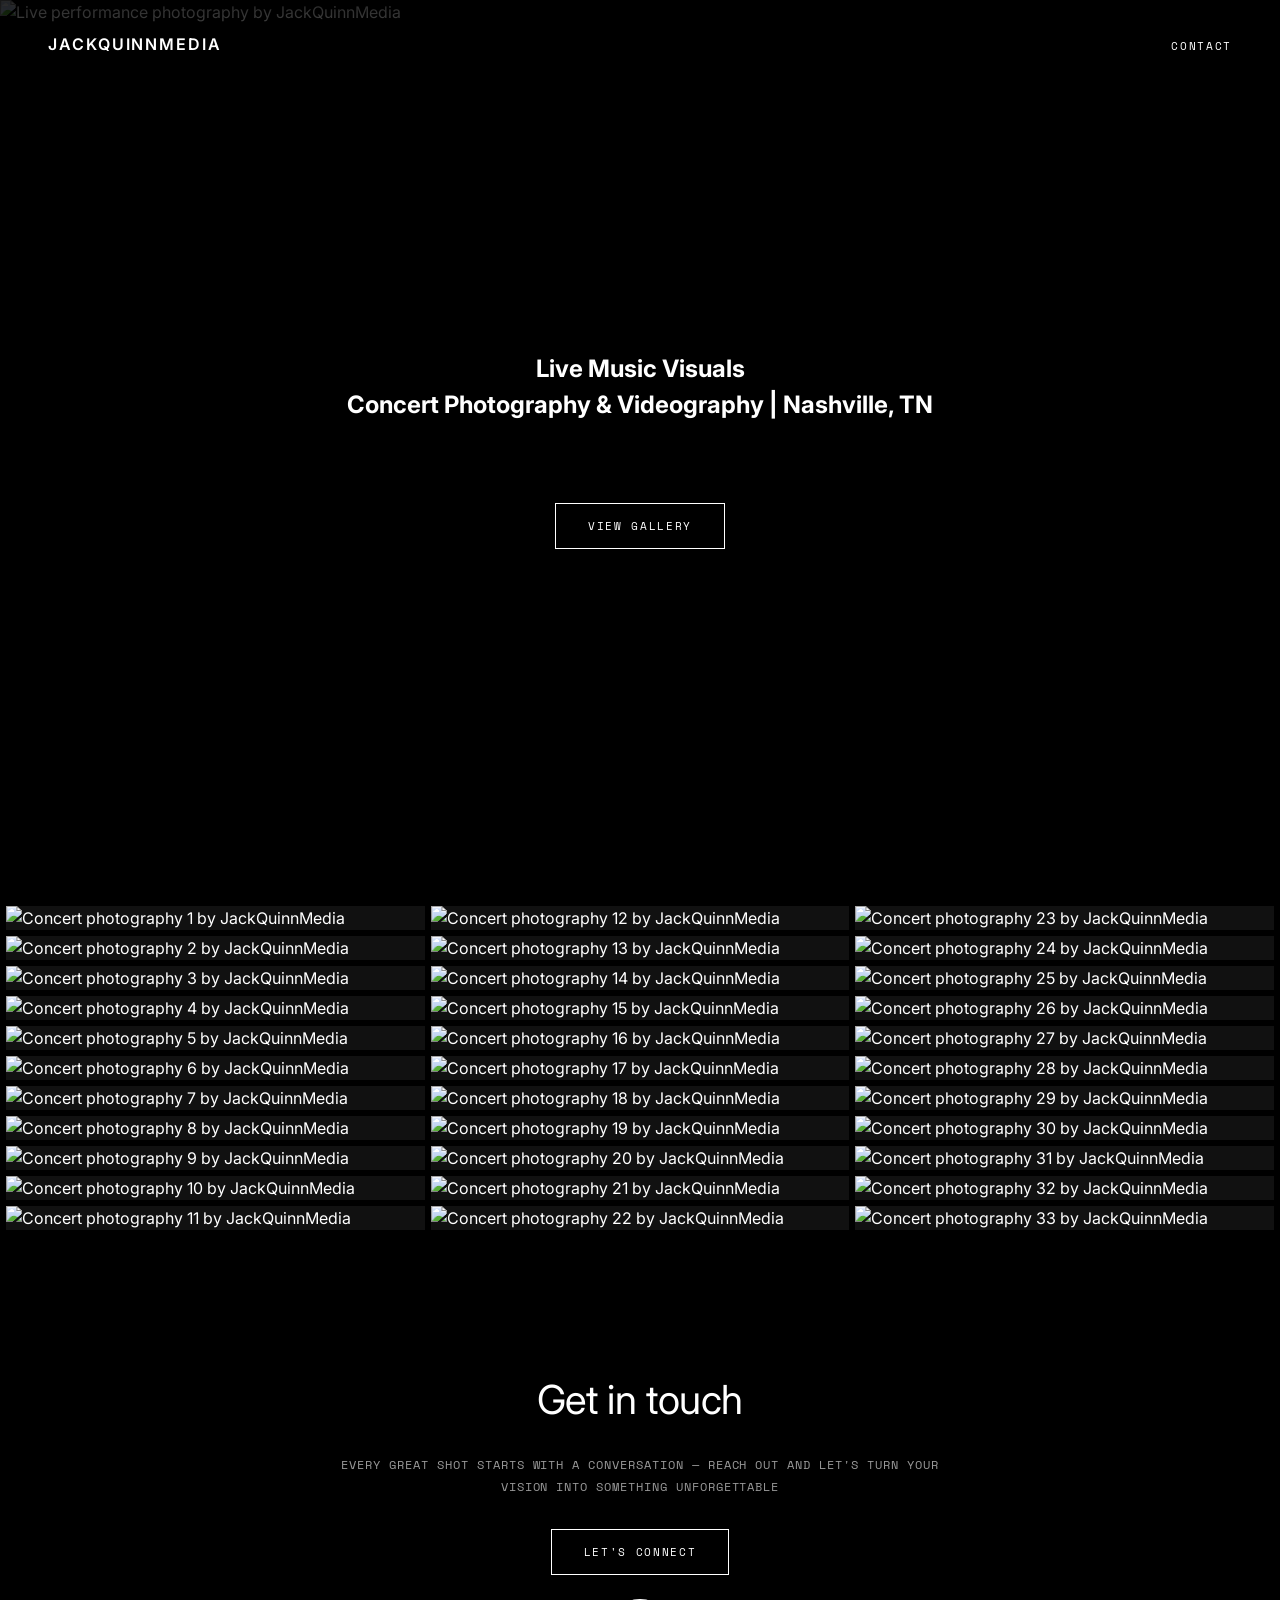
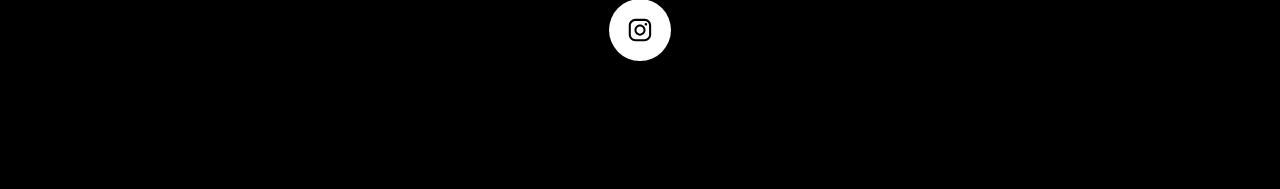
==== index.html @ 4c705f4e "Add files via upload" ====
<!DOCTYPE html>
<html lang="en">
<head>
  <meta charset="UTF-8">
  <meta name="viewport" content="width=device-width, initial-scale=1.0">
  <title>JackQuinnMedia</title>
  <meta name="description" content="JackQuinnMedia — Concert and live music photography. Every great shot starts with a conversation.">
  <link rel="preconnect" href="https://fonts.googleapis.com">
  <link rel="preconnect" href="https://fonts.gstatic.com" crossorigin>
  <link href="https://fonts.googleapis.com/css2?family=Inter:wght@300;400;500;600&family=Space+Mono:wght@400;700&display=swap" rel="stylesheet">
  <link rel="stylesheet" href="css/styles.css">
</head>
<body>
  <header class="site-header">
    <a href="index.html" class="logo">JackQuinnMedia</a>
    <nav>
      <a href="contact.html">Contact</a>
    </nav>
  </header>

  <main>
    <section class="hero" aria-label="Featured photograph">
      
      <img
        src="images/hero2.jpg"
        alt="Live performance photography by JackQuinnMedia"
        width="1500"
        height="100"
        fetchpriority="high"
      >
      
      <div class="hero-content">
       
        <h1>Live Music Visuals</h1>
        <h2>Concert Photography & Videography | Nashville, TN</h2>
        <a href="#gallery-grid" class="scroll-btn">View Gallery</a>
      </div>
      
      

    </section>

    <section class="gallery" aria-label="Portfolio gallery">
      <div class="gallery-grid" id="gallery-grid"></div>
    </section>

    <section class="cta" id="contact">
      <h1>Get in touch</h1>
      <p class="cta-subtitle">Every great shot starts with a conversation — reach out and let's turn your vision into something unforgettable</p>
      <a href="contact.html" class="btn-outline">Let's Connect</a>
      <a href="https://www.instagram.com/jackquinnmedia/" class="instagram-link"><img src="icons/instagram.svg" alt="Instagram" width="30" height="30"></a>
    </section>

   
  </main>


  <script src="js/main.js"></script>
</body>
</html>
---- css/styles.css ----
*,
*::before,
*::after {
  box-sizing: border-box;
  margin: 0;
  padding: 0;
}

:root {
  --bg: #000000;
  --text: #ffffff;
  --text-muted: rgba(255, 255, 255, 0.6);
  --border: rgba(255, 255, 255, 0.35);
  --font-sans: 'Inter', -apple-system, BlinkMacSystemFont, 'Segoe UI', sans-serif;
  --font-mono: 'Space Mono', 'Courier New', monospace;
  --header-height: 88px;
  --gap: 6px;
  --transition: 0.25s ease;
}

html {
  scroll-behavior: smooth;
}

body {
  background: var(--bg);
  color: var(--text);
  font-family: var(--font-sans);
  line-height: 1.5;
  -webkit-font-smoothing: antialiased;
}

img {
  display: block;
  max-width: 100%;
  height: auto;
}

a {
  color: inherit;
  text-decoration: none;
}

button {
  font: inherit;
  cursor: pointer;
  background: none;
  border: none;
  color: inherit;
}

/* Header */
.site-header {
  position: fixed;
  top: 0;
  left: 0;
  right: 0;
  z-index: 100;
  display: flex;
  align-items: center;
  justify-content: space-between;
  height: var(--header-height);
  padding: 0 clamp(1.5rem, 4vw, 3rem);
  background: linear-gradient(to bottom, rgba(0, 0, 0, 0.7) 0%, transparent 100%);
  pointer-events: none;
}

.site-header > * {
  pointer-events: auto;
}

.logo {
  font-size: clamp(0.85rem, 2vw, 1rem);
  font-weight: 600;
  letter-spacing: 0.12em;
  text-transform: uppercase;
  transition: opacity var(--transition);
}

.logo:hover {
  opacity: 0.7;
}

.site-header nav a {
  font-family: var(--font-mono);
  font-size: 0.7rem;
  letter-spacing: 0.15em;
  text-transform: uppercase;
  transition: opacity var(--transition);
}

.site-header nav a:hover,
.site-header nav a.active {
  opacity: 0.7;
}

/* Hero */
.hero {
  position: relative;
  width: 100%;
  height: 100vh;
  min-height: 500px;
  overflow: hidden;
}

.hero img {
  width: 100%;
  height: 100%;
  object-fit: cover;
  object-position: center 30%;
}

.hero-content {
  position: absolute;
  top: 0;
  left: 0;
  width: 100%;
  height: 100%;
  
  /* Black with 50% transparency */
  background-color: rgba(0, 0, 0, 0.5); 
  
  /* Centers the text content inside the overlay */
  display: flex;
  justify-content: center;
  align-items: center;
  color: white; 
  flex-direction: column;

}



.scroll-btn {

  scroll-behavior: smooth;
  display: inline-block;
  font-family: var(--font-mono);
  font-size: 0.7rem;
  letter-spacing: 0.15em;
  text-transform: uppercase;
  padding: 0.85rem 2rem;
  border: 1px solid var(--text);
  transition: transform 0.3s ease-in-out;
  margin-top: 5rem;
 }


  .scroll-btn:hover {
  
    transform: scale(1.1); 
  }


/* Gallery */
.gallery {
  padding: var(--gap);
}

.gallery-grid {
  column-count: 3;
  column-gap: var(--gap);
}

.gallery-item {
  position: relative;
  overflow: hidden;
  cursor: pointer;
  background: #111;
  break-inside: avoid;
  margin-bottom: var(--gap);
}

.gallery-item img {
  width: 100%;
  height: auto;
  display: block;
  transition: transform 0.4s ease, opacity var(--transition);
}

.gallery-item:hover img {
  transform: scale(1.02);
  opacity: 0.85;
}

/* CTA Section */
.cta {
  display: flex;
  flex-direction: column;
  align-items: center;
  text-align: center;
  padding: clamp(4rem, 10vw, 8rem) clamp(1.5rem, 5vw, 3rem);
  gap: 1.5rem;
}

.cta h1 {
  font-size: clamp(1.75rem, 4vw, 2.5rem);
  font-weight: 400;
  letter-spacing: -0.01em;
}

.cta-subtitle {
  font-family: var(--font-mono);
  font-size: clamp(0.65rem, 1.5vw, 0.75rem);
  letter-spacing: 0.08em;
  text-transform: uppercase;
  color: var(--text-muted);
  max-width: 600px;
  line-height: 1.8;
}

.btn-outline {
  display: inline-block;
  font-family: var(--font-mono);
  font-size: 0.7rem;
  letter-spacing: 0.15em;
  text-transform: uppercase;
  padding: 0.85rem 2rem;
  border: 1px solid var(--text);
  transition: transform 0.3s ease-in-out;
  margin-top: 0.5rem;
}

.btn-outline:hover {

  transform: scale(1.1); 
}

.instagram-link {

  padding: 1rem 1rem;
  border: 1px;
  background-color: white;
  border-radius: 50%;  
  transition: transform 0.3s ease-in-out; ;
  
}

.instagram-link:hover {

  transform: scale(1.1); 
}

/* Instagram Section */
.instagram-section {
  padding: clamp(2rem, 5vw, 4rem) clamp(1.5rem, 4vw, 3rem) clamp(3rem, 6vw, 5rem);
}

.instagram-carousel {
  display: flex;
  align-items: center;
  gap: 1rem;
  margin-bottom: 2rem;
}

.carousel-btn {
  flex-shrink: 0;
  width: 36px;
  height: 36px;
  border: 1px solid var(--border);
  border-radius: 50%;
  display: flex;
  align-items: center;
  justify-content: center;
  font-size: 0.85rem;
  transition: border-color var(--transition), background var(--transition);
}

.carousel-btn:hover {
  border-color: var(--text);
  background: rgba(255, 255, 255, 0.05);
}

.carousel-track {
  display: flex;
  gap: var(--gap);
  overflow: hidden;
  flex: 1;
  transition: transform 0.4s ease;
}

.carousel-track img {
  flex: 0 0 calc(25% - var(--gap));
  aspect-ratio: 3 / 4;
  object-fit: cover;
  min-width: 0;
}

.instagram-footer {
  display: grid;
  grid-template-columns: 1fr auto 1fr;
  align-items: end;
  gap: 1rem;
}

.copyright {
  font-family: var(--font-mono);
  font-size: 0.65rem;
  letter-spacing: 0.1em;
  text-transform: uppercase;
  color: var(--text-muted);
}

.instagram-info {
  text-align: right;
}

.instagram-label {
  font-family: var(--font-mono);
  font-size: 0.6rem;
  letter-spacing: 0.12em;
  text-transform: uppercase;
  color: var(--text-muted);
  margin-bottom: 0.25rem;
}

.instagram-handle {
  font-size: clamp(1rem, 2.5vw, 1.25rem);
  font-weight: 500;
  transition: opacity var(--transition);
}

.instagram-handle:hover {
  opacity: 0.7;
}

.back-to-top {
  justify-self: end;
  font-size: 1.1rem;
  opacity: 0.6;
  transition: opacity var(--transition);
  padding: 0.25rem;
}

.back-to-top:hover {
  opacity: 1;
}

/* Contact Page */
.contact-page {
  padding-top: var(--header-height);
}

.contact-hero {
  display: flex;
  flex-wrap: wrap;
  justify-content: space-between;
  align-items: flex-start;
  gap: 2rem;
  padding: clamp(3rem, 8vw, 6rem) clamp(1.5rem, 5vw, 4rem) 2rem;
}

.contact-hero h1 {
  font-size: clamp(2rem, 5vw, 3rem);
  font-weight: 400;
  letter-spacing: -0.02em;
}

.contact-details {
  text-align: right;
  font-family: var(--font-mono);
  font-size: clamp(0.65rem, 1.5vw, 0.75rem);
  letter-spacing: 0.08em;
  text-transform: uppercase;
  line-height: 2;
}

.contact-details a {
  transition: opacity var(--transition);
}

.contact-details a:hover {
  opacity: 0.7;
}

.contact-form-section {
  padding: 0 clamp(1.5rem, 5vw, 4rem) clamp(4rem, 8vw, 6rem);
  max-width: 600px;
}

.contact-form {
  display: flex;
  flex-direction: column;
  gap: 2rem;
}

.form-group {
  display: flex;
  flex-direction: column;
  gap: 0.5rem;
}

.form-group label {
  font-family: var(--font-mono);
  font-size: 0.7rem;
  letter-spacing: 0.05em;
  color: var(--text-muted);
}

.required {
  color: var(--text);
}

.form-group input,
.form-group textarea {
  background: transparent;
  border: none;
  border-bottom: 1px solid var(--border);
  color: var(--text);
  font-family: var(--font-sans);
  font-size: 1rem;
  padding: 0.5rem 0;
  outline: none;
  transition: border-color var(--transition);
  resize: vertical;
}

.form-group input:focus,
.form-group textarea:focus {
  border-color: var(--text);
}

.form-status {
  font-family: var(--font-mono);
  font-size: 0.75rem;
  letter-spacing: 0.05em;
}

.form-status.success {
  color: #6fcf97;
}

.form-status.error {
  color: #eb5757;
}

/* Lightbox */
.lightbox {
  position: fixed;
  inset: 0;
  z-index: 200;
  background: rgba(0, 0, 0, 0.95);
  display: flex;
  align-items: center;
  justify-content: center;
}

.lightbox[hidden] {
  display: none;
}

.lightbox-img {
  max-width: 90vw;
  max-height: 90vh;
  object-fit: contain;
}

.lightbox-close,
.lightbox-prev,
.lightbox-next {
  position: absolute;
  color: var(--text);
  font-size: 1.5rem;
  opacity: 0.7;
  transition: opacity var(--transition);
  padding: 1rem;
  z-index: 201;
}

.lightbox-close:hover,
.lightbox-prev:hover,
.lightbox-next:hover {
  opacity: 1;
}

.lightbox-close {
  top: 1rem;
  right: 1rem;
  font-size: 2rem;
}

.lightbox-prev {
  left: 1rem;
  top: 50%;
  transform: translateY(-50%);
}

.lightbox-next {
  right: 1rem;
  top: 50%;
  transform: translateY(-50%);
}

/* Responsive */
@media (max-width: 768px) {
  .gallery-grid {
    column-count: 2;
  }

  .carousel-track img {
    flex: 0 0 calc(50% - var(--gap));
  }

  .instagram-footer {
    grid-template-columns: 1fr;
    text-align: center;
  }

  .instagram-info {
    text-align: center;
  }

  .back-to-top {
    justify-self: center;
  }

  .contact-hero {
    flex-direction: column;
  }

  .contact-details {
    text-align: left;
  }
}

@media (max-width: 480px) {
  .gallery-grid {
    column-count: 1;
  }

  .carousel-track img {
    flex: 0 0 calc(80% - var(--gap));
  }
}
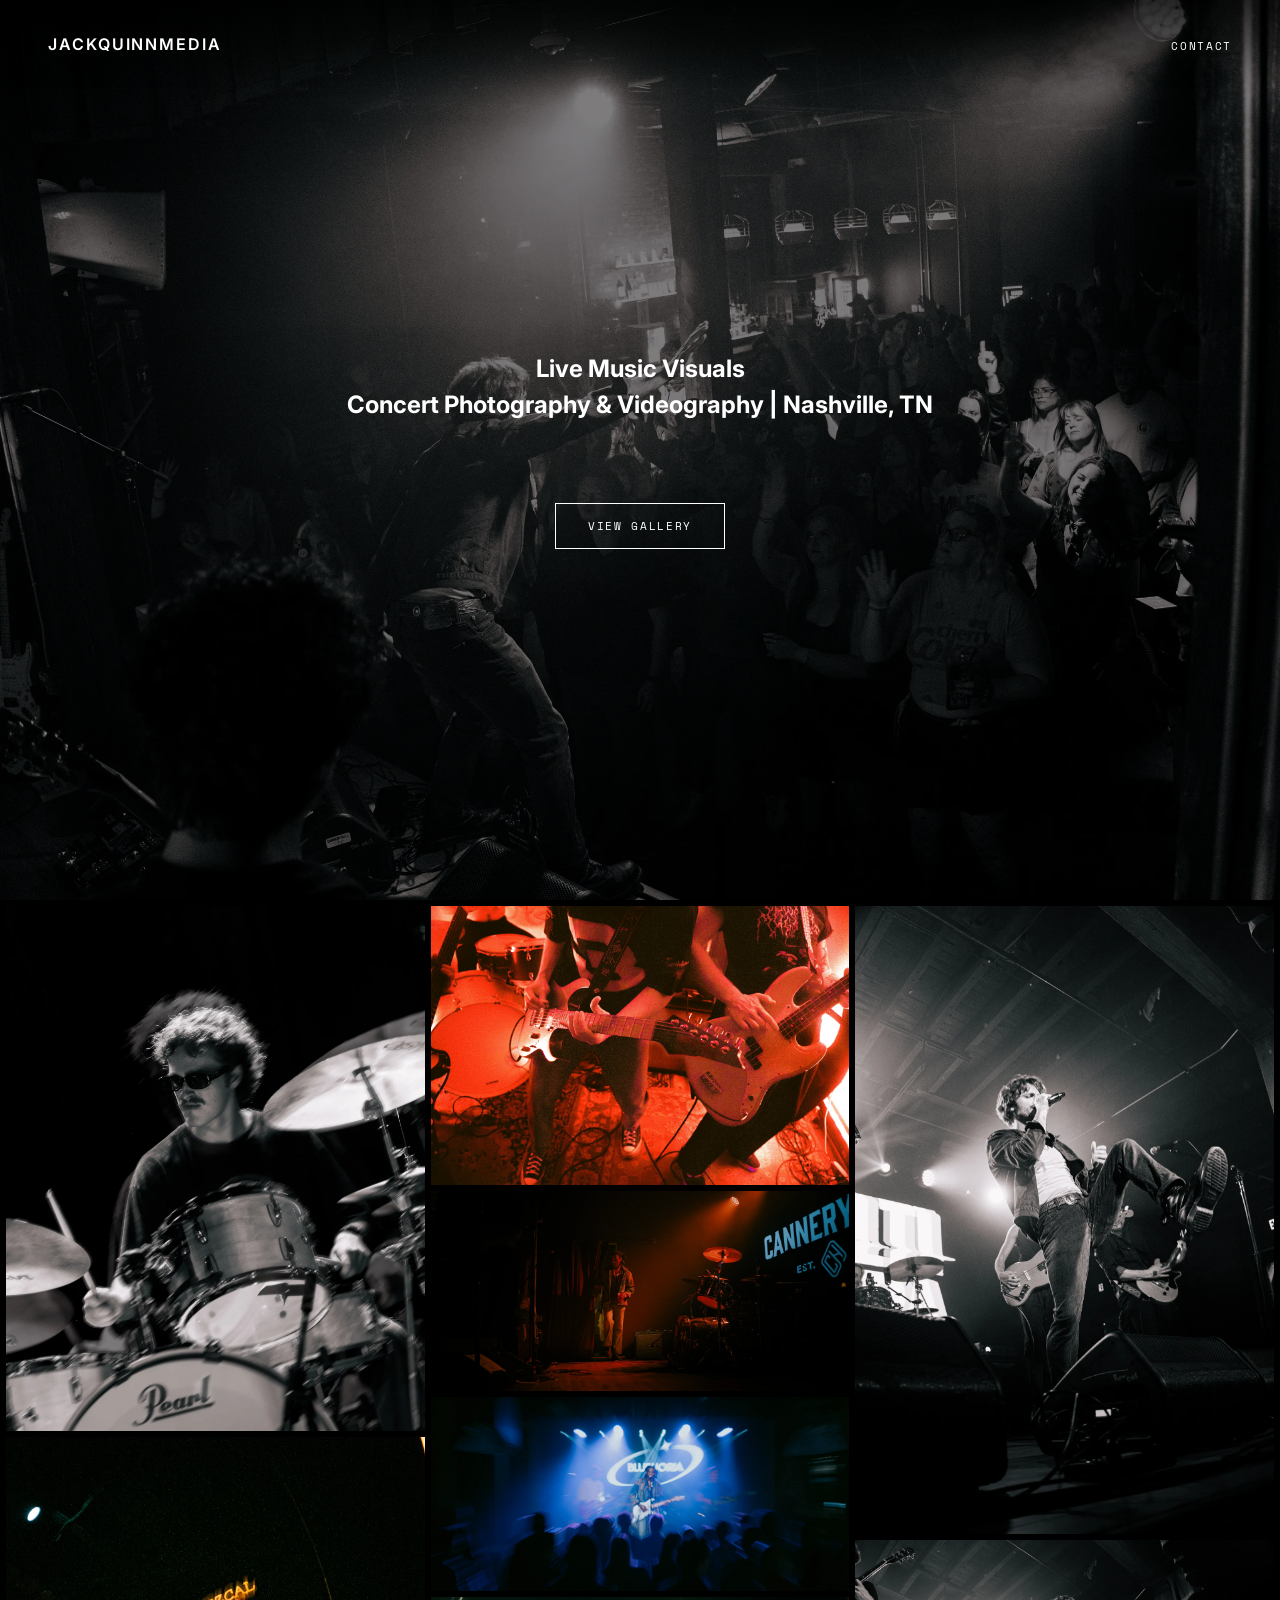
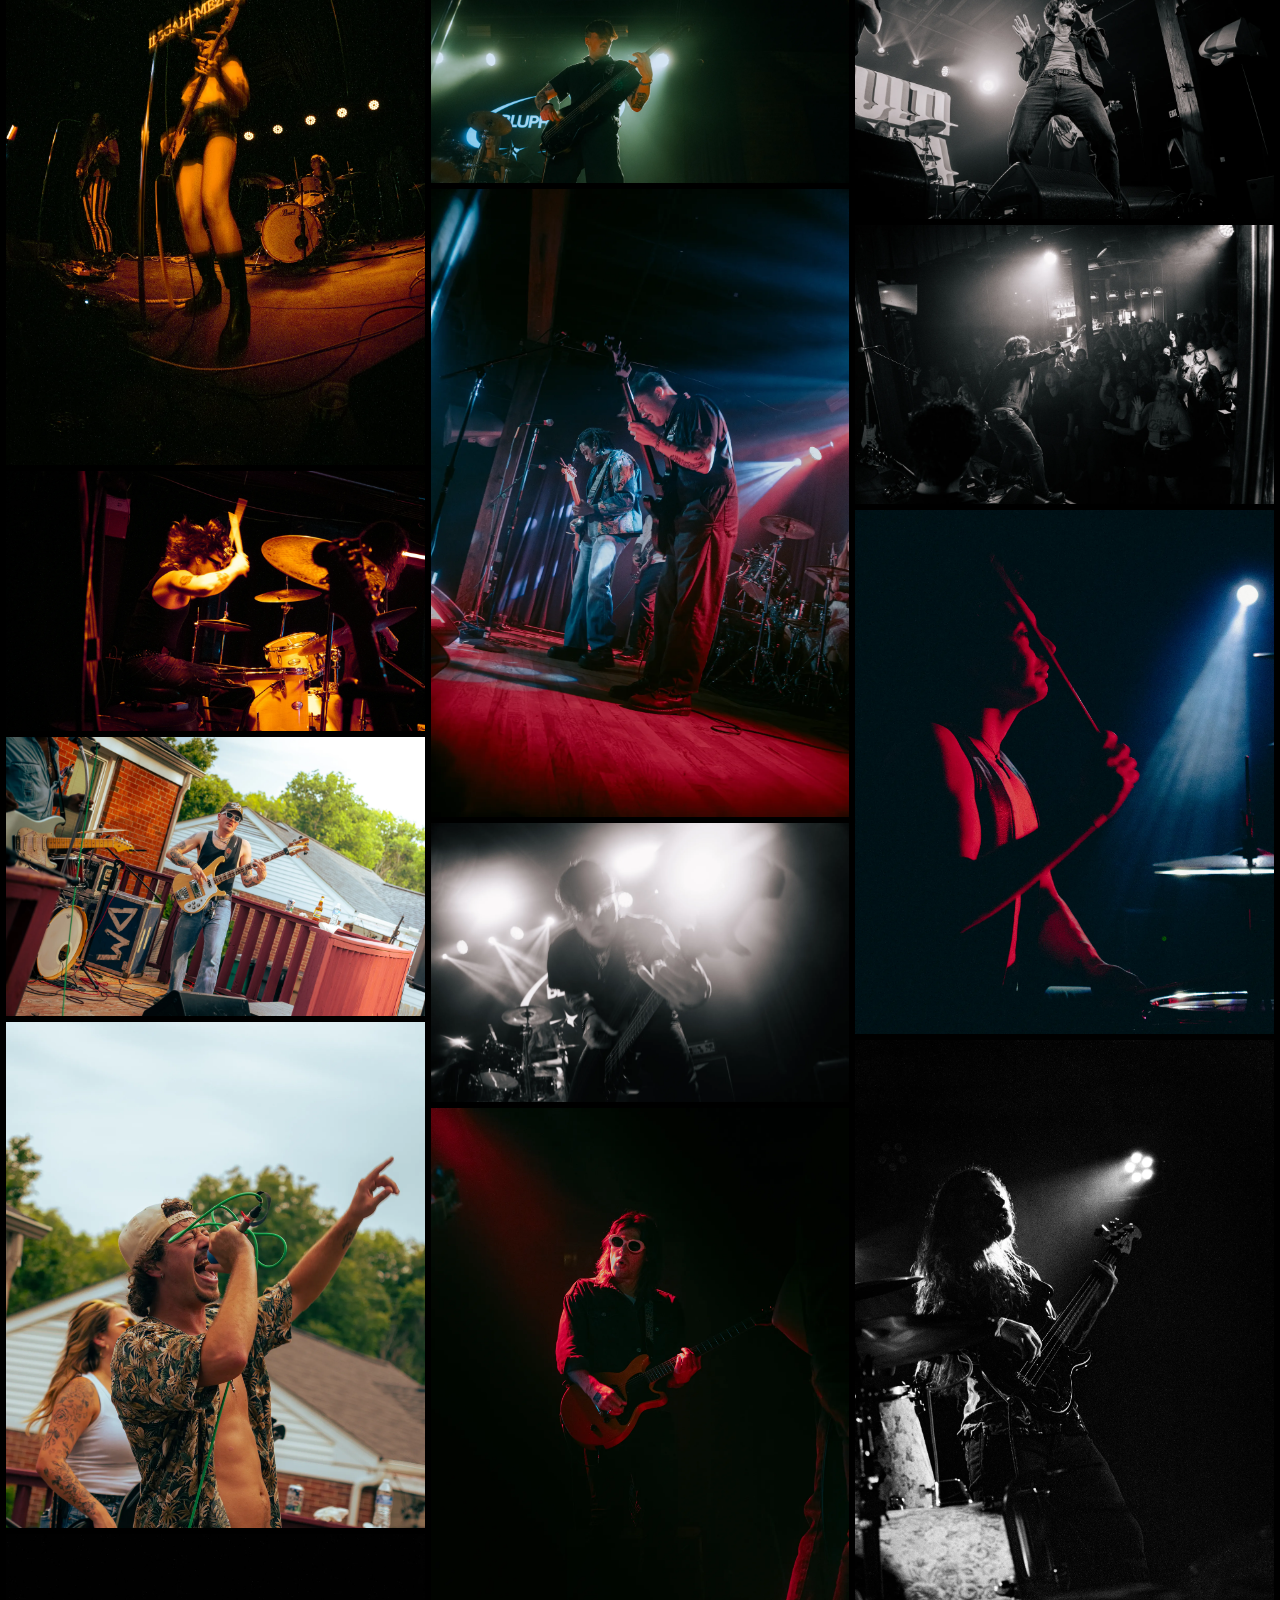
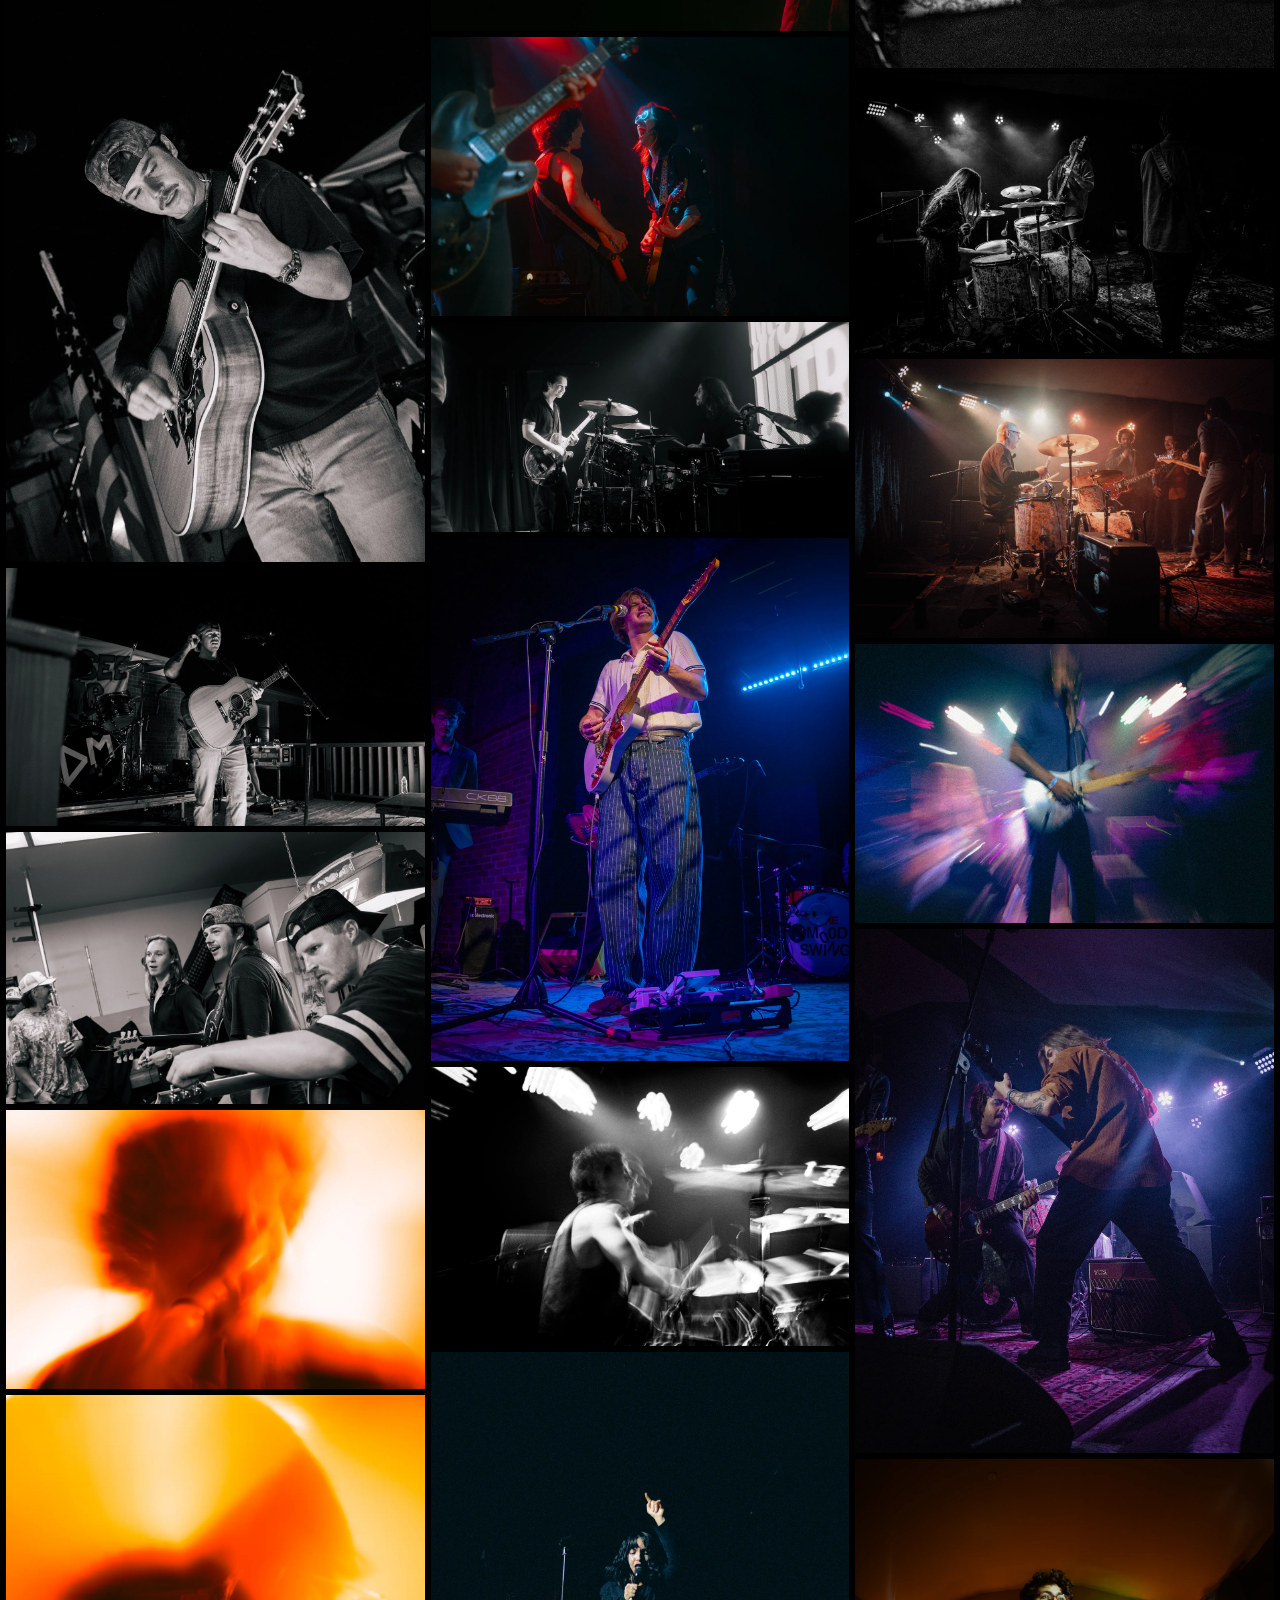
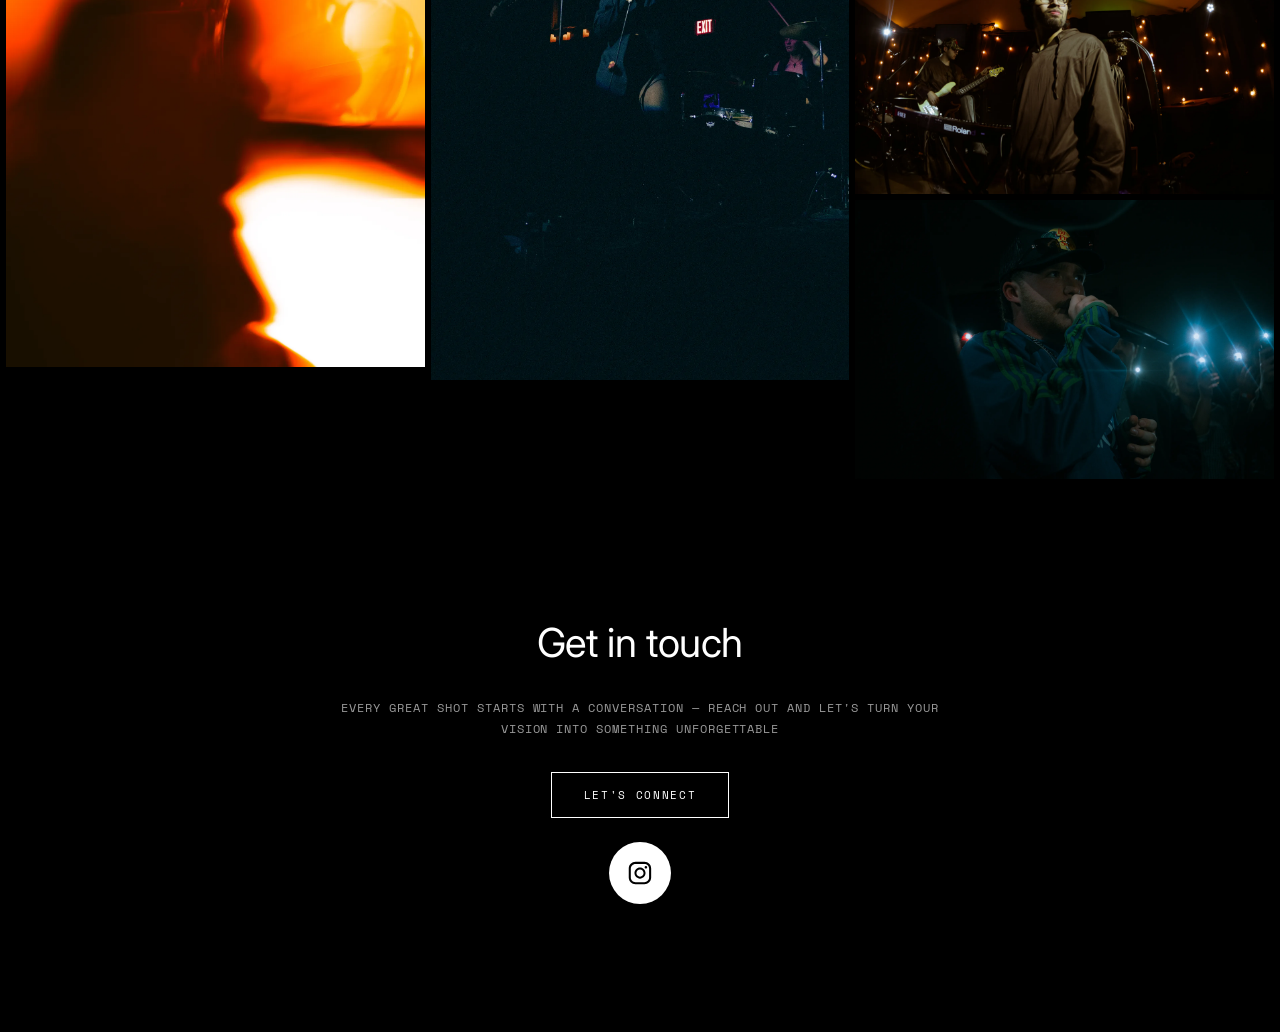
==== commit 9c629317: "FIXING NAMES" ====
--- a/index.html
+++ b/index.html
@@ -22,7 +22,7 @@
     <section class="hero" aria-label="Featured photograph">
       
       <img
-        src="images/hero2.jpg"
+        src="images/hero2.webp"
         alt="Live performance photography by JackQuinnMedia"
         width="1500"
         height="100"
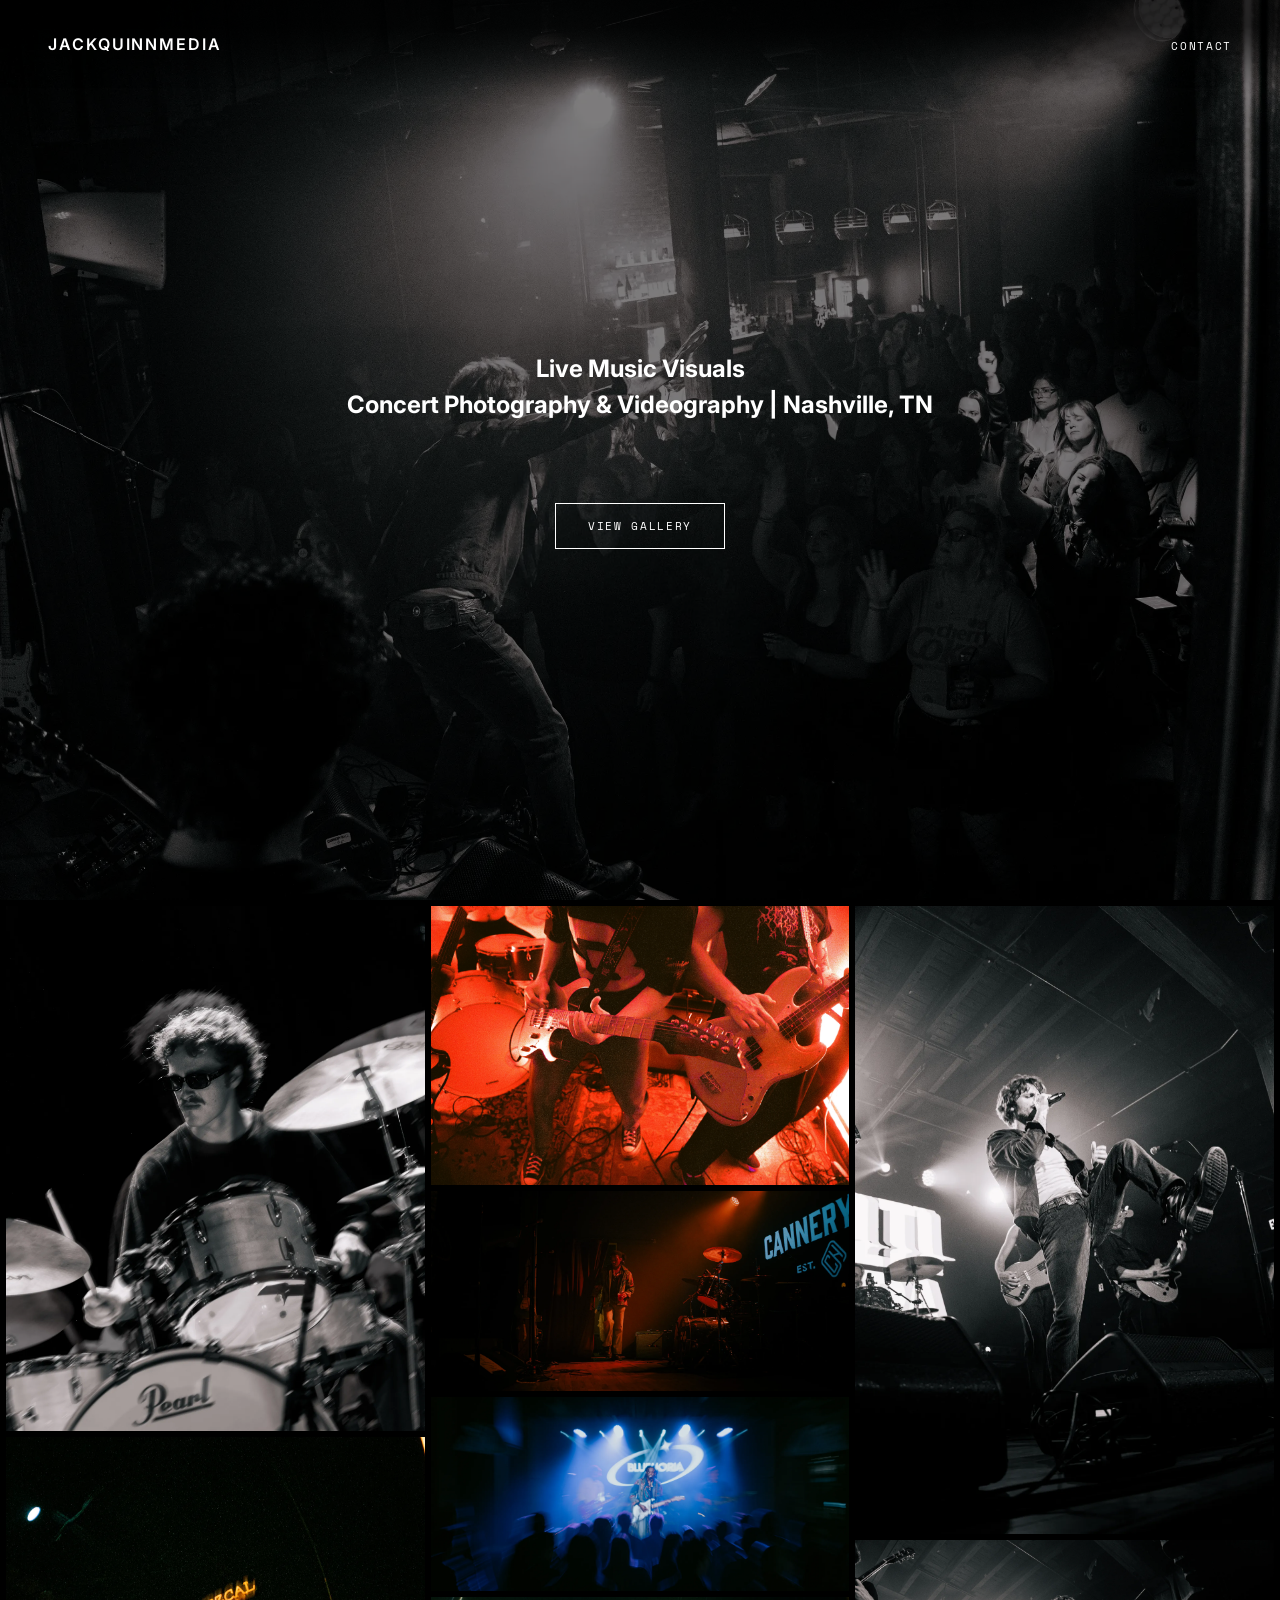
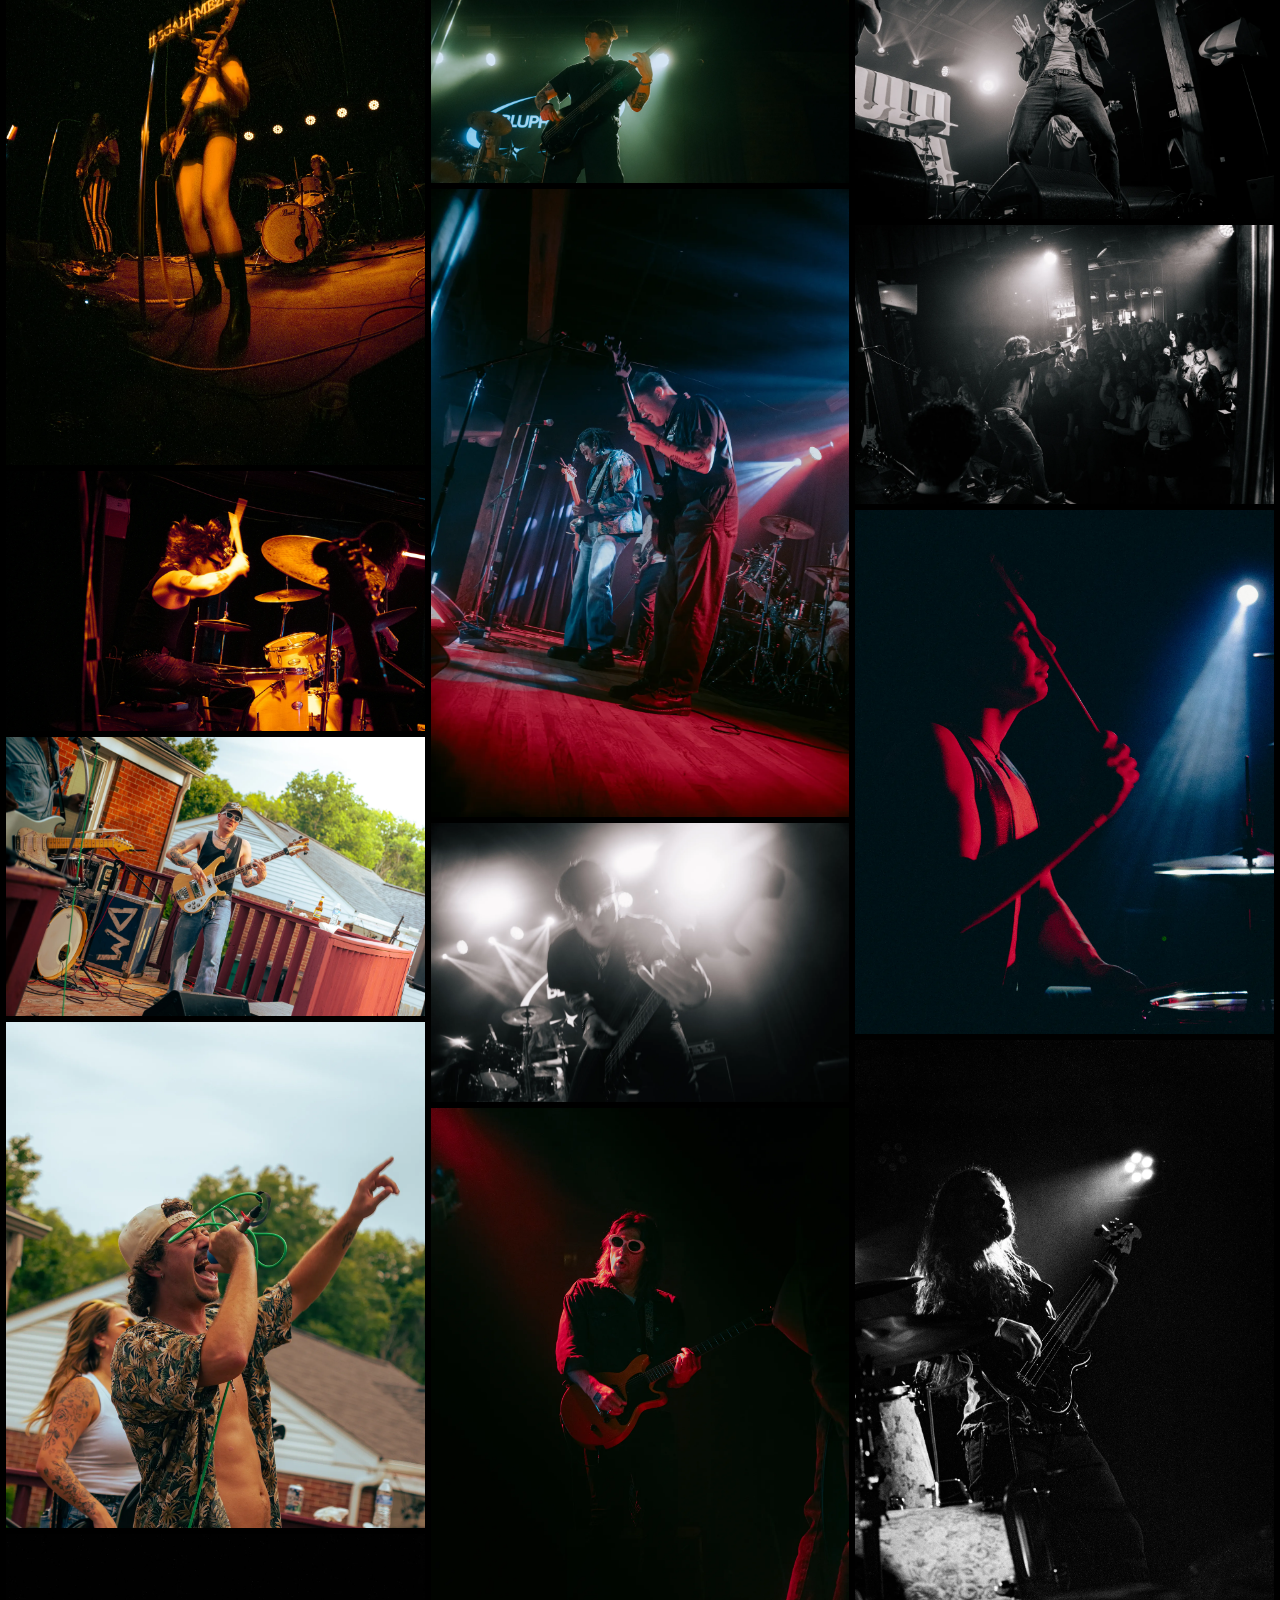
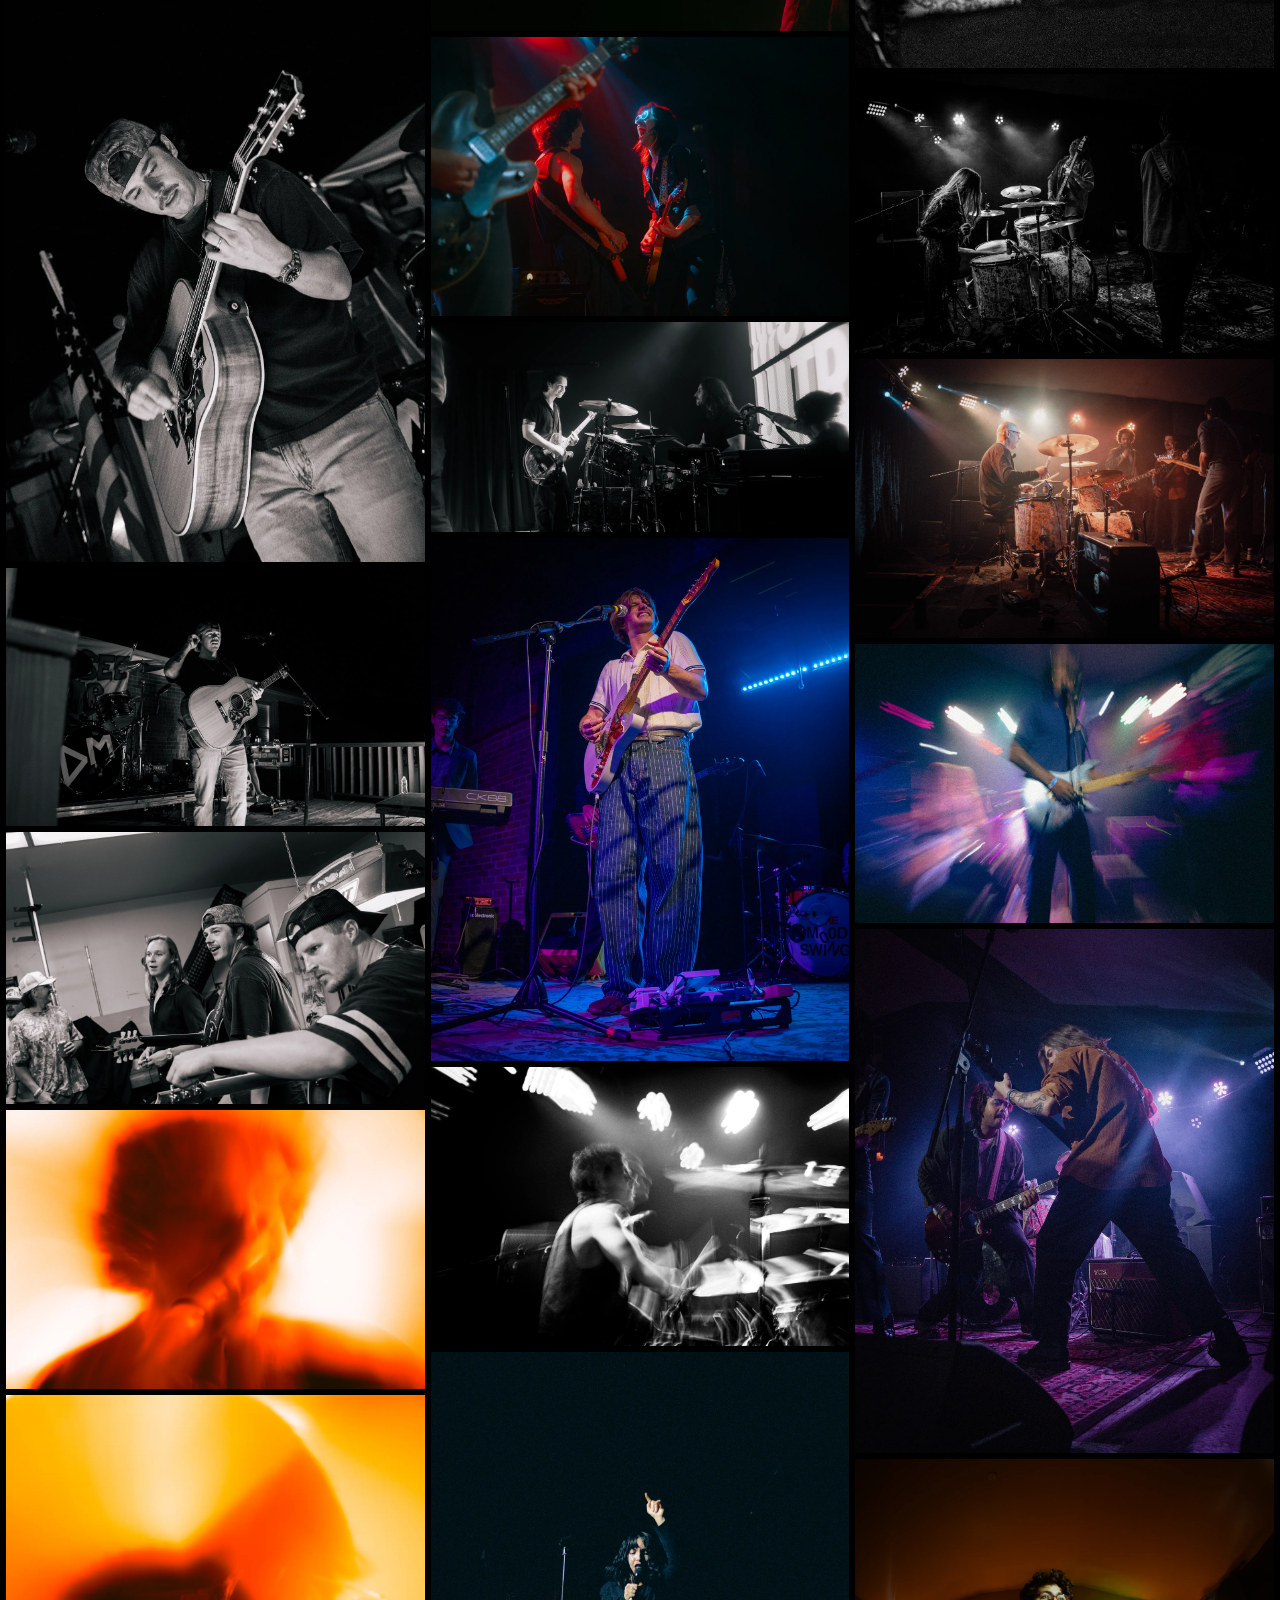
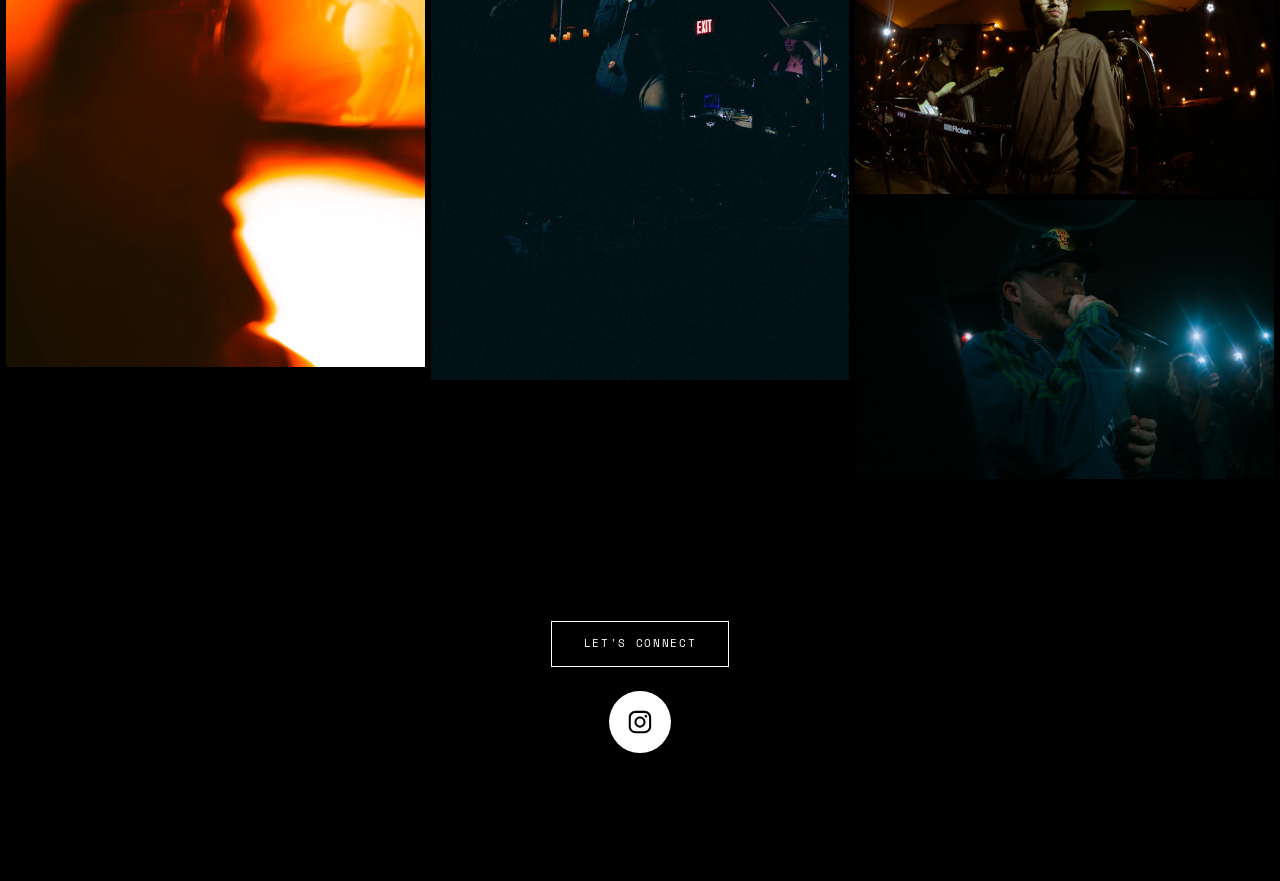
==== commit 044a7d5e: "TEXT BORERDS" ====
--- a/index.html
+++ b/index.html
@@ -45,8 +45,8 @@
     </section>
 
     <section class="cta" id="contact">
-      <h1>Get in touch</h1>
-      <p class="cta-subtitle">Every great shot starts with a conversation — reach out and let's turn your vision into something unforgettable</p>
+  
+      
       <a href="contact.html" class="btn-outline">Let's Connect</a>
       <a href="https://www.instagram.com/jackquinnmedia/" class="instagram-link"><img src="icons/instagram.svg" alt="Instagram" width="30" height="30"></a>
     </section>
--- a/css/styles.css
+++ b/css/styles.css
@@ -61,7 +61,7 @@
   justify-content: space-between;
   height: var(--header-height);
   padding: 0 clamp(1.5rem, 4vw, 3rem);
-  background: linear-gradient(to bottom, rgba(0, 0, 0, 0.7) 0%, transparent 100%);
+  background: linear-gradient(to bottom, rgba(0, 0, 0, 0.7) 30%, transparent 100%);
   pointer-events: none;
 }
 
@@ -101,6 +101,9 @@
   height: 100vh;
   min-height: 500px;
   overflow: hidden;
+  
+  margin: 0 auto;
+  text-align: center;
 }
 
 .hero img {
@@ -111,6 +114,8 @@
 }
 
 .hero-content {
+  padding-left: 1.5rem;  /* Prevents text from touching edge of screen */
+  padding-right: 1.5rem;
   position: absolute;
   top: 0;
   left: 0;
@@ -128,6 +133,8 @@
   flex-direction: column;
 
 }
+
+
 
 
 
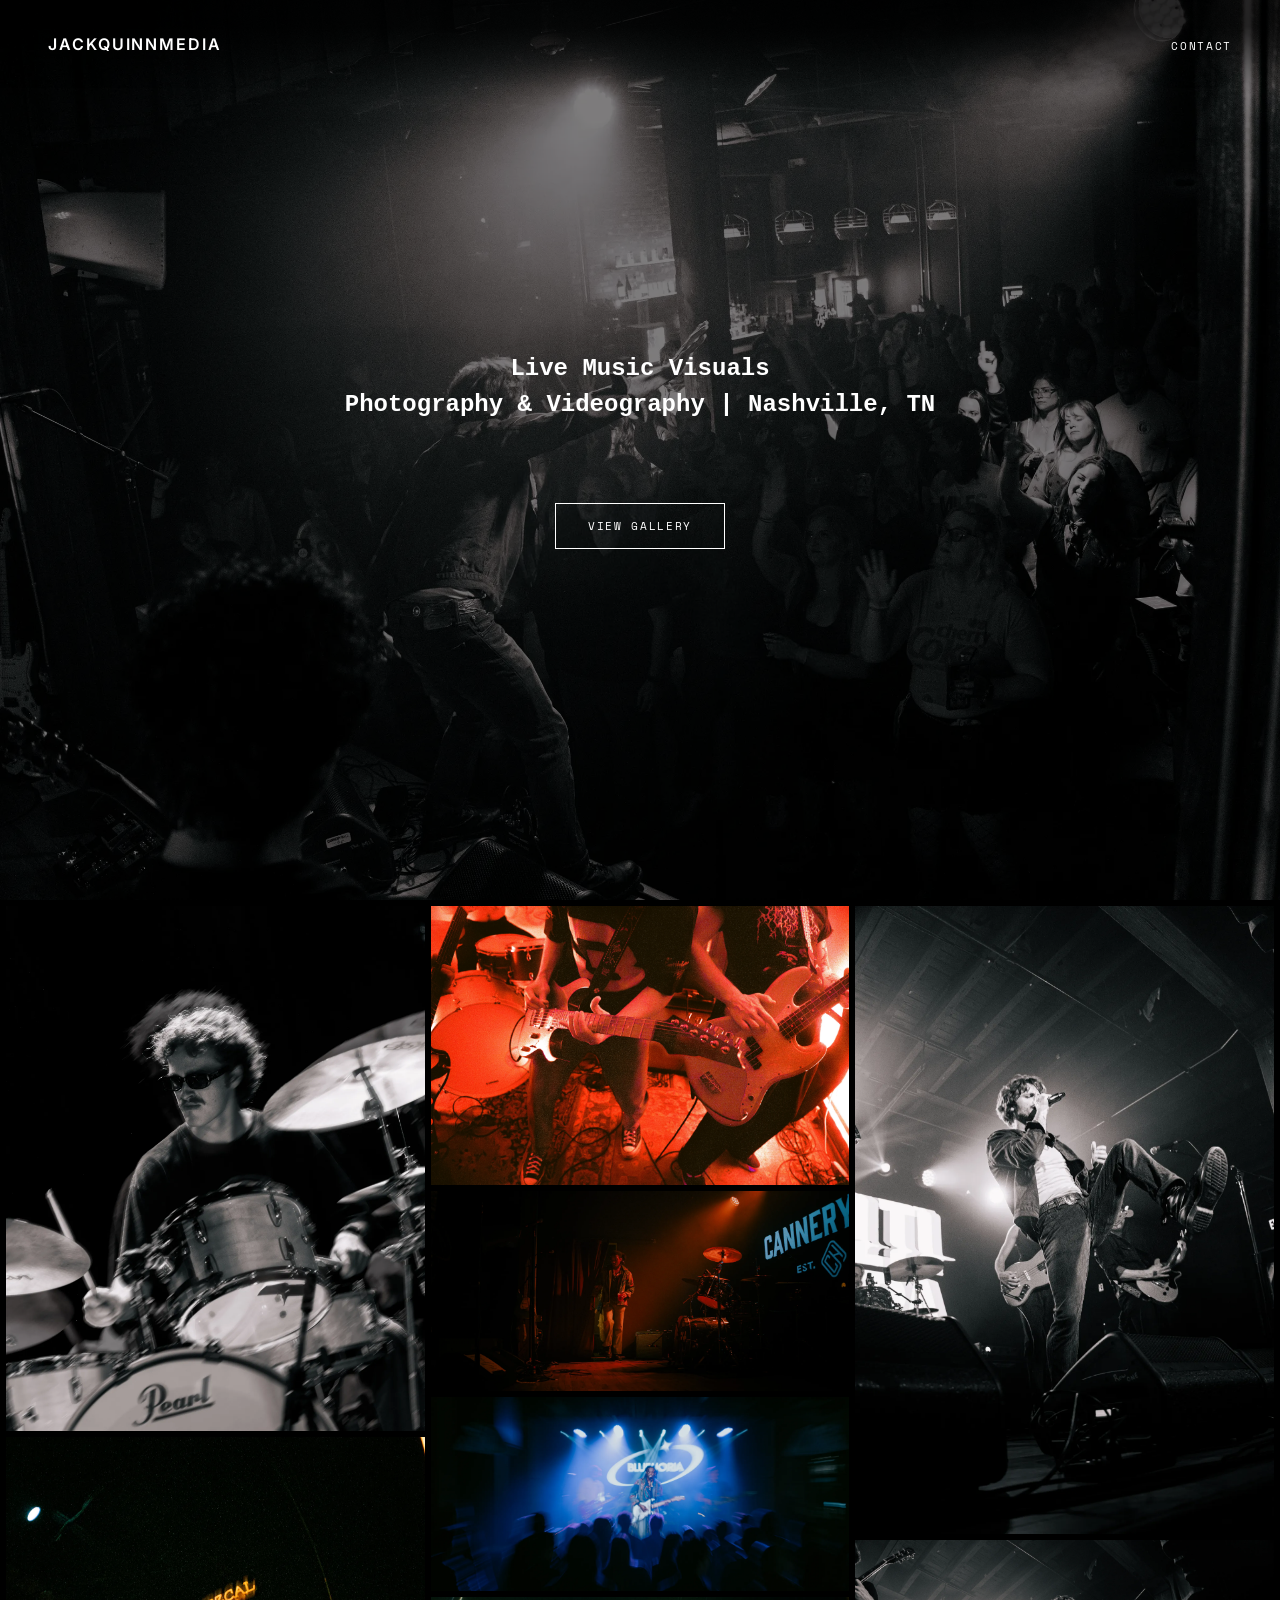
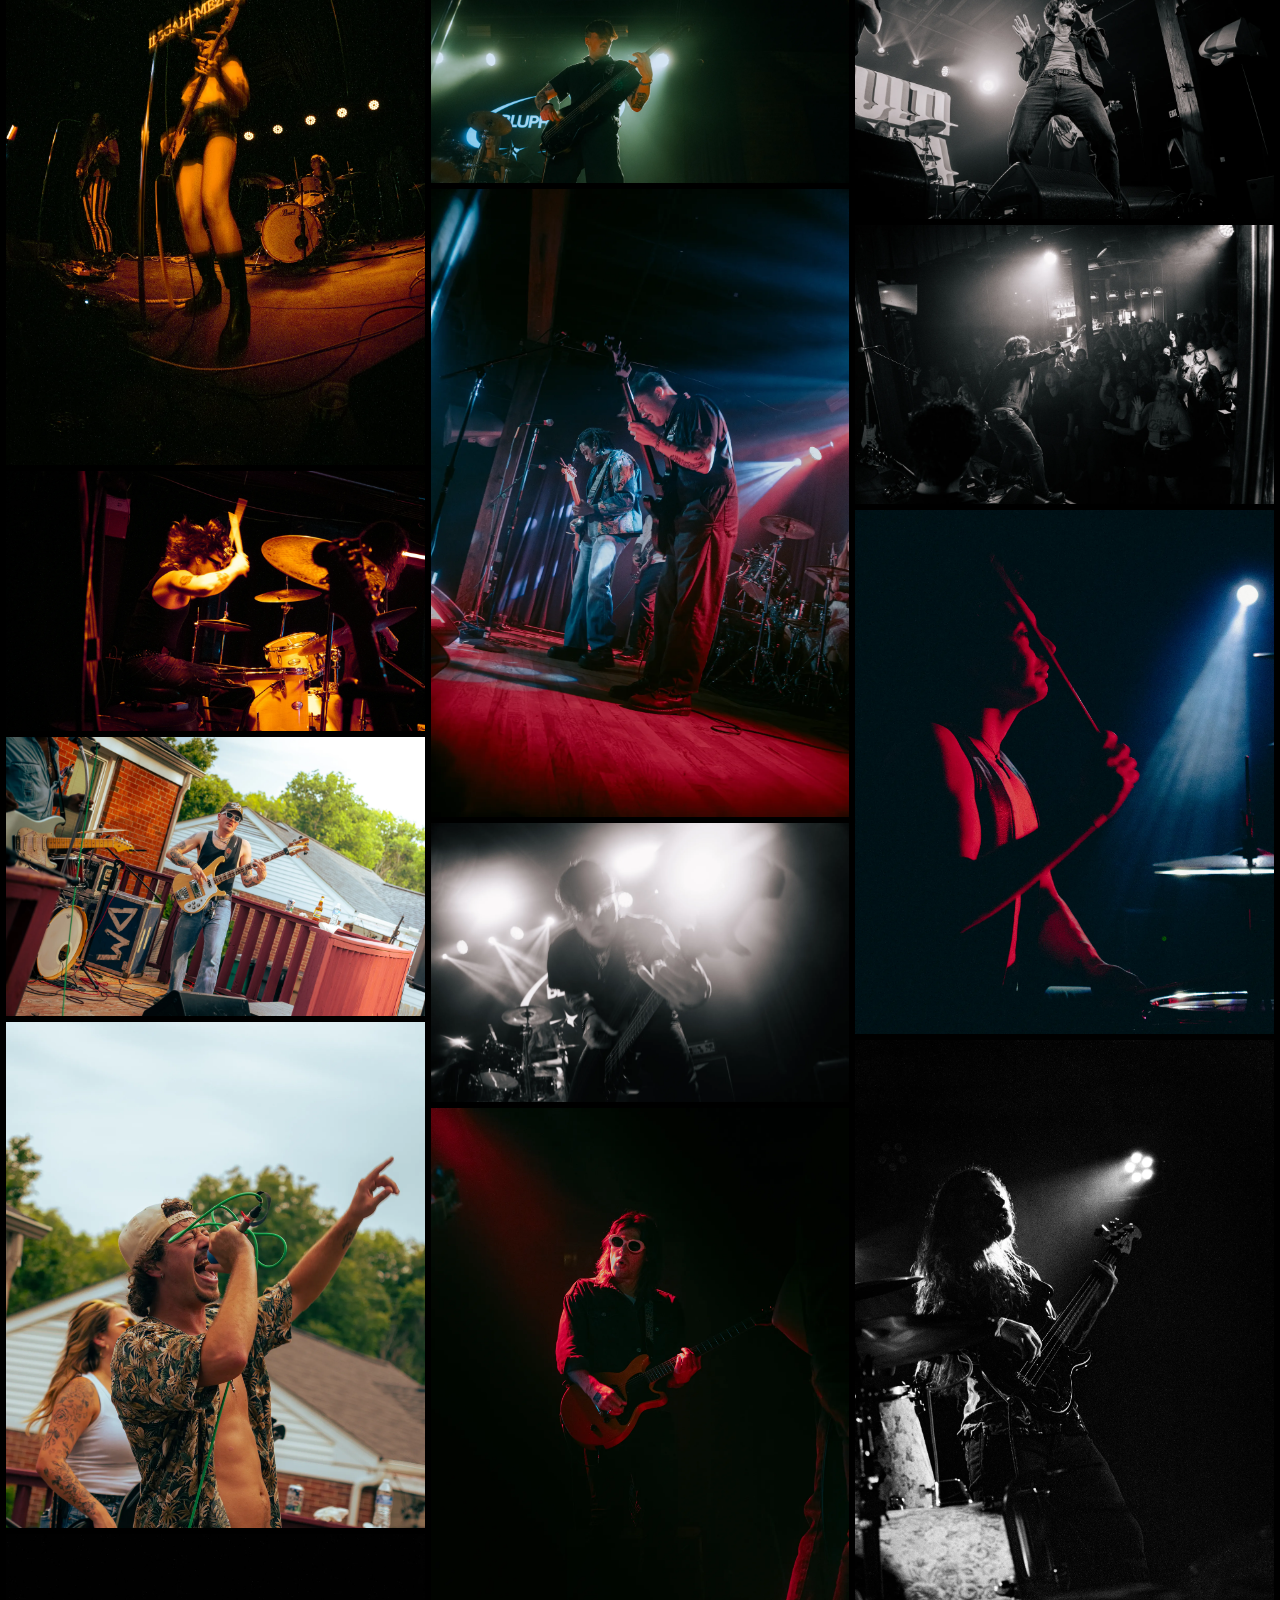
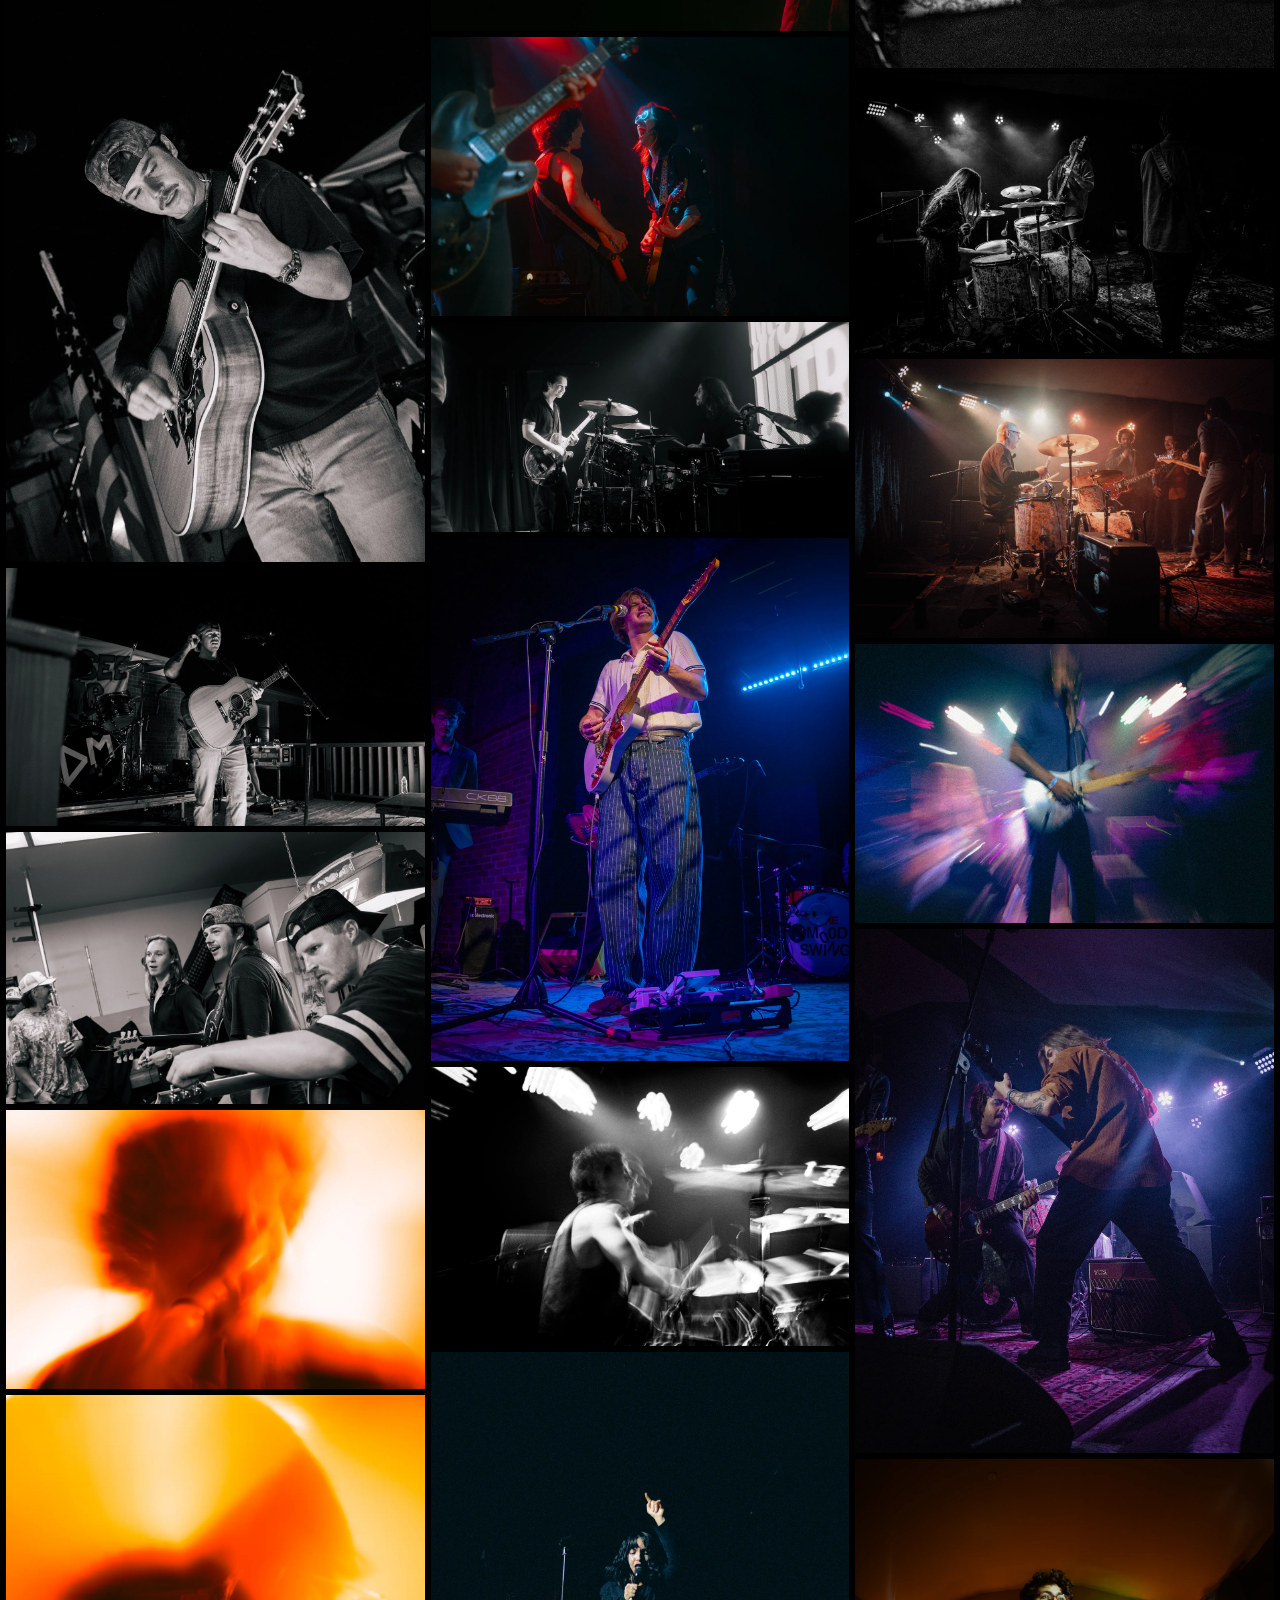
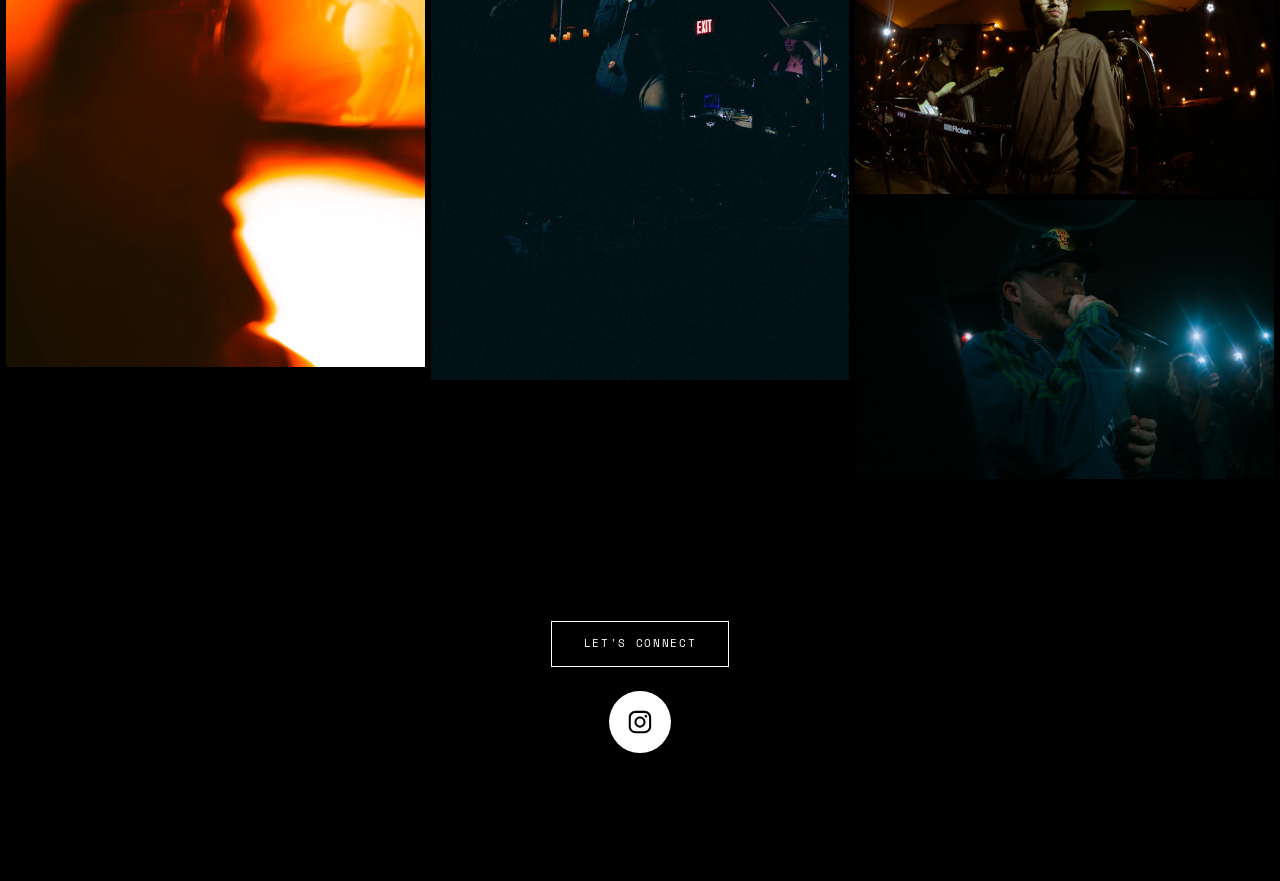
==== commit f6b1fef6: "FONTS" ====
--- a/index.html
+++ b/index.html
@@ -32,7 +32,7 @@
       <div class="hero-content">
        
         <h1>Live Music Visuals</h1>
-        <h2>Concert Photography & Videography | Nashville, TN</h2>
+        <h2>Photography & Videography | Nashville, TN</h2>
         <a href="#gallery-grid" class="scroll-btn">View Gallery</a>
       </div>
       
--- a/css/styles.css
+++ b/css/styles.css
@@ -114,6 +114,7 @@
 }
 
 .hero-content {
+  font-family: var(--font-mono);
   padding-left: 1.5rem;  /* Prevents text from touching edge of screen */
   padding-right: 1.5rem;
   position: absolute;
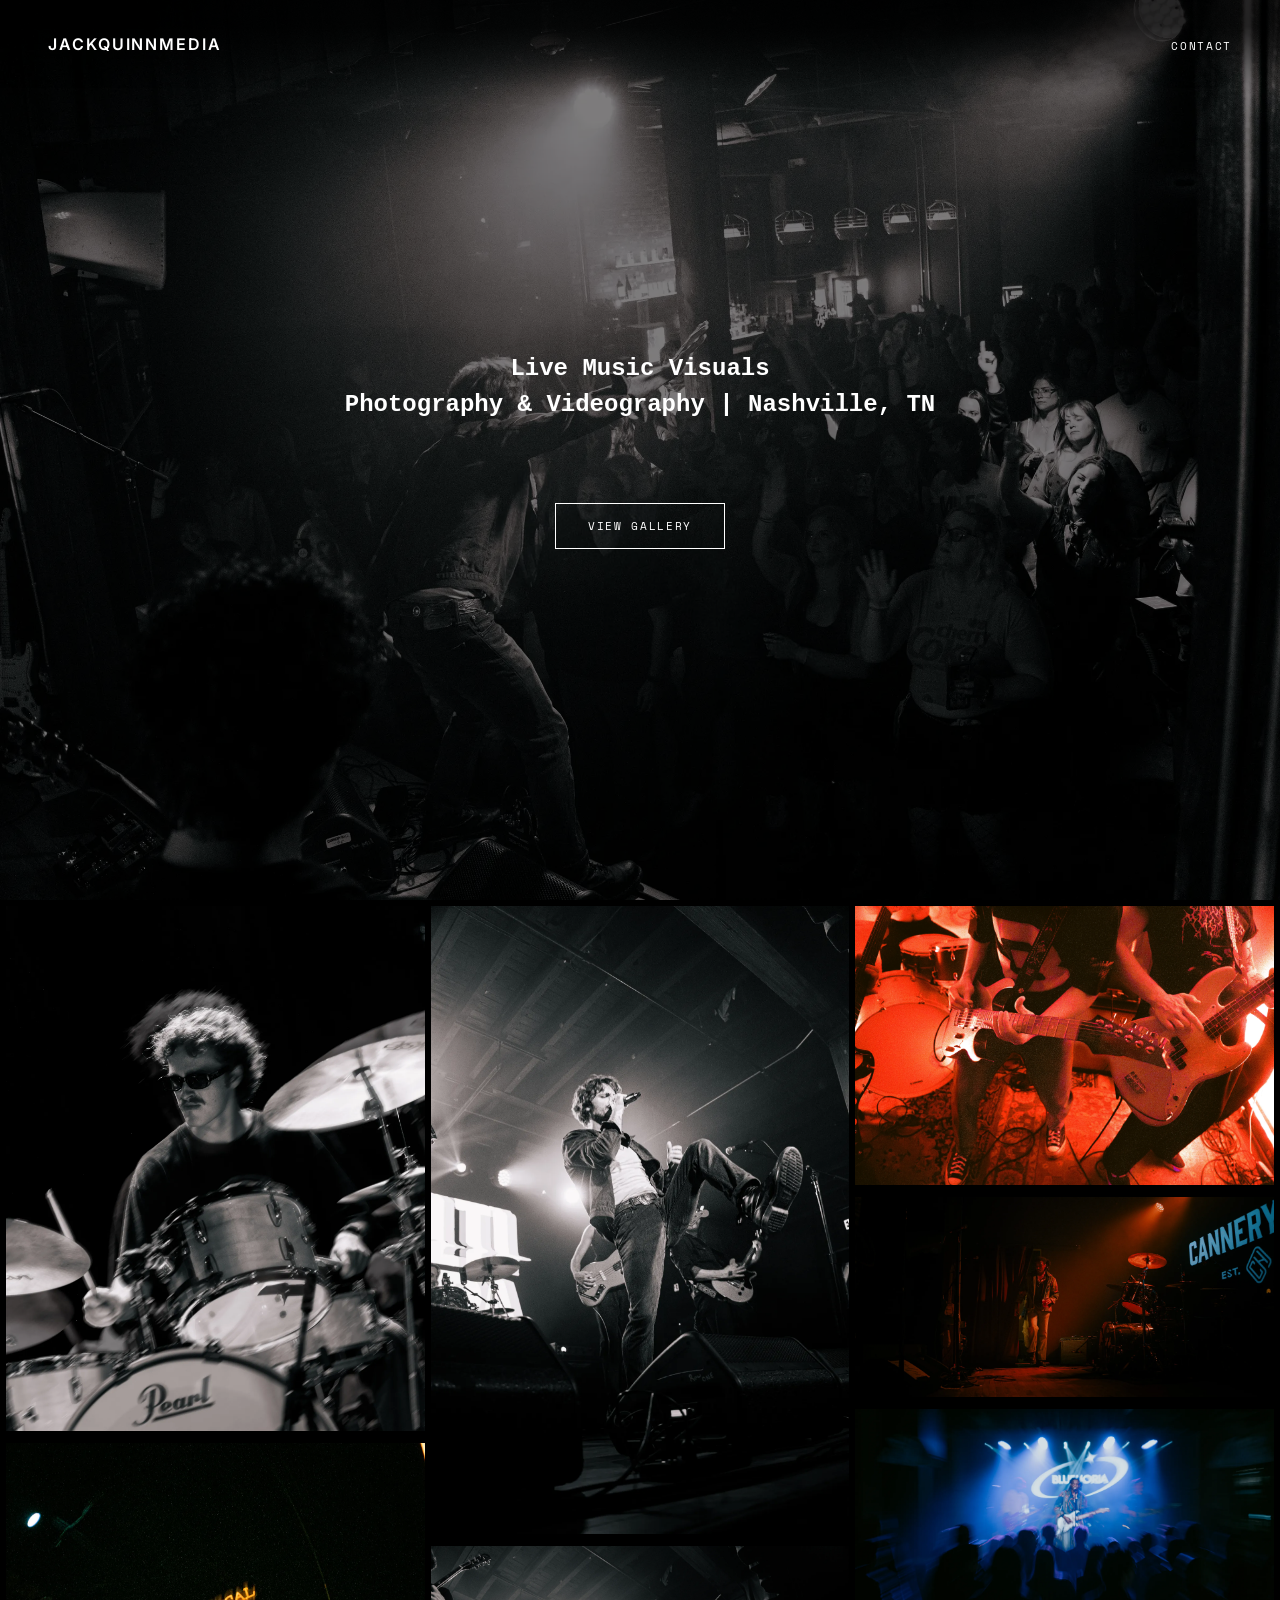
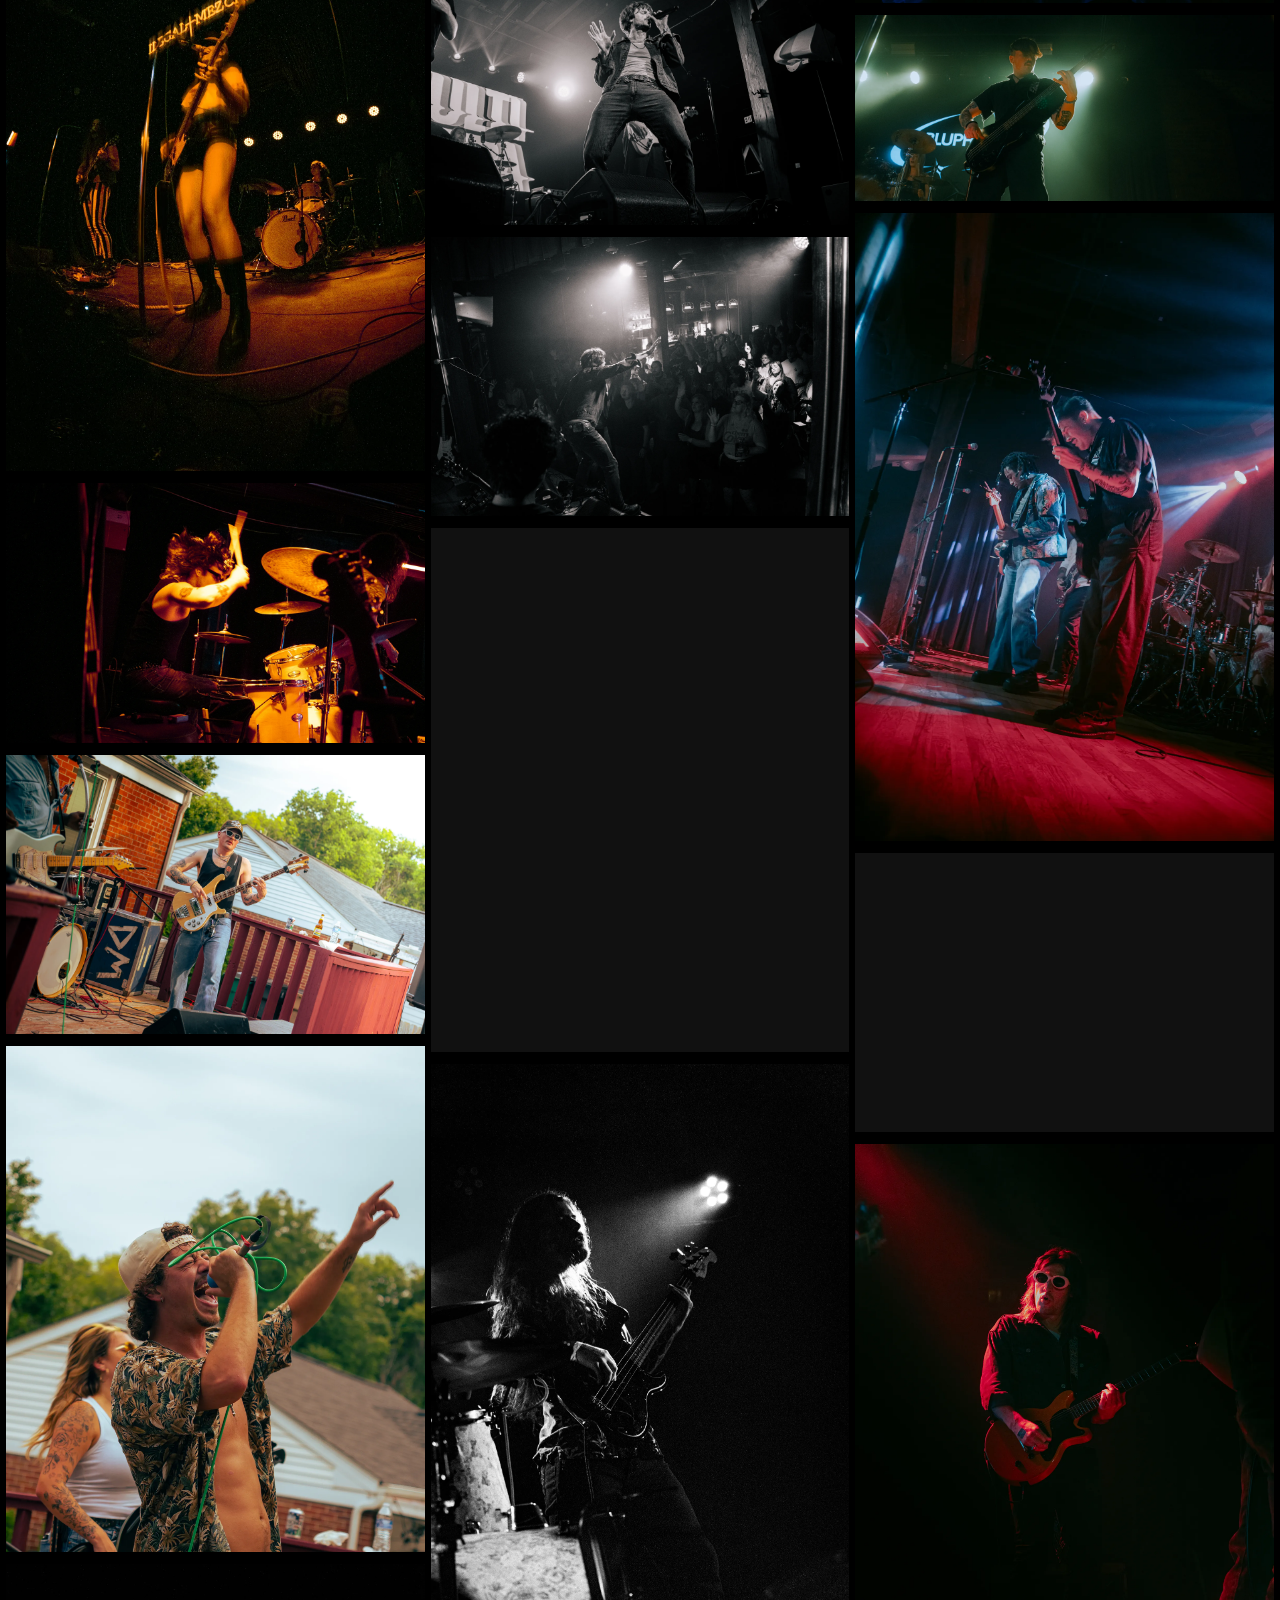
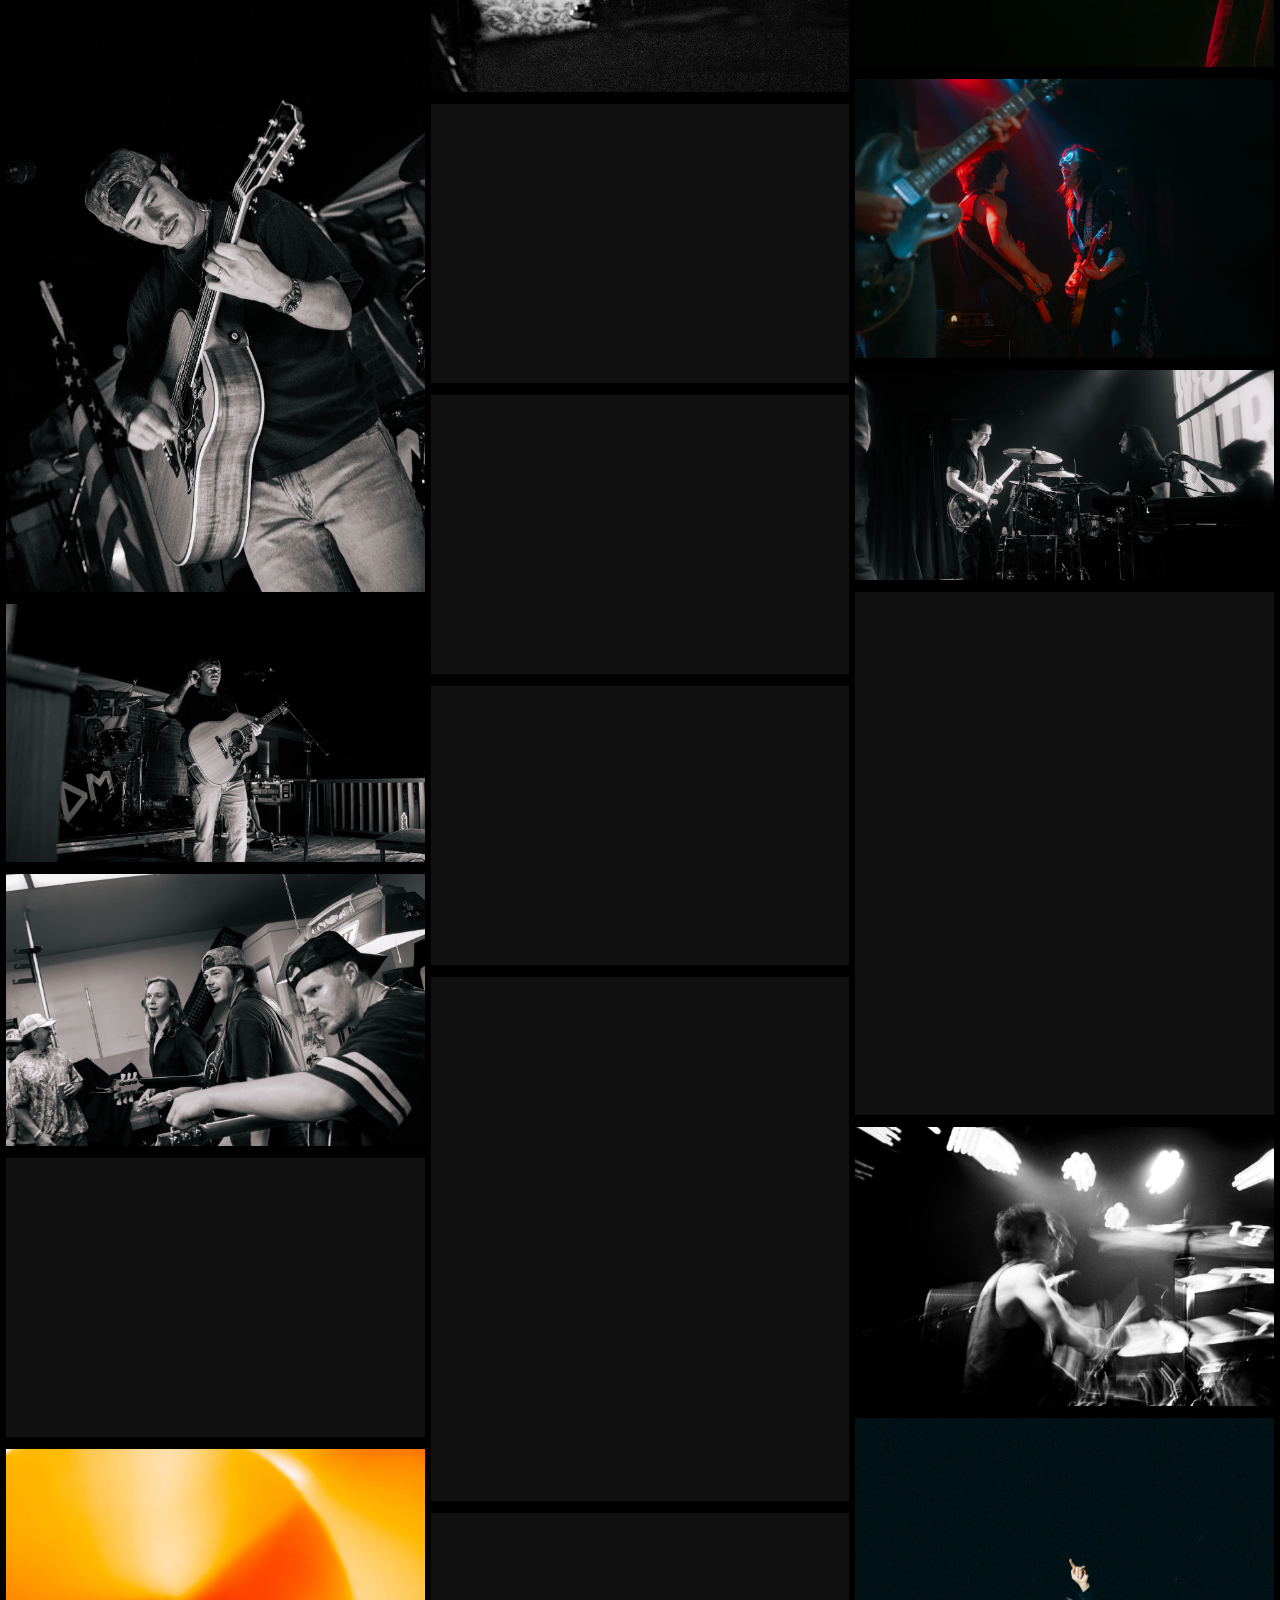
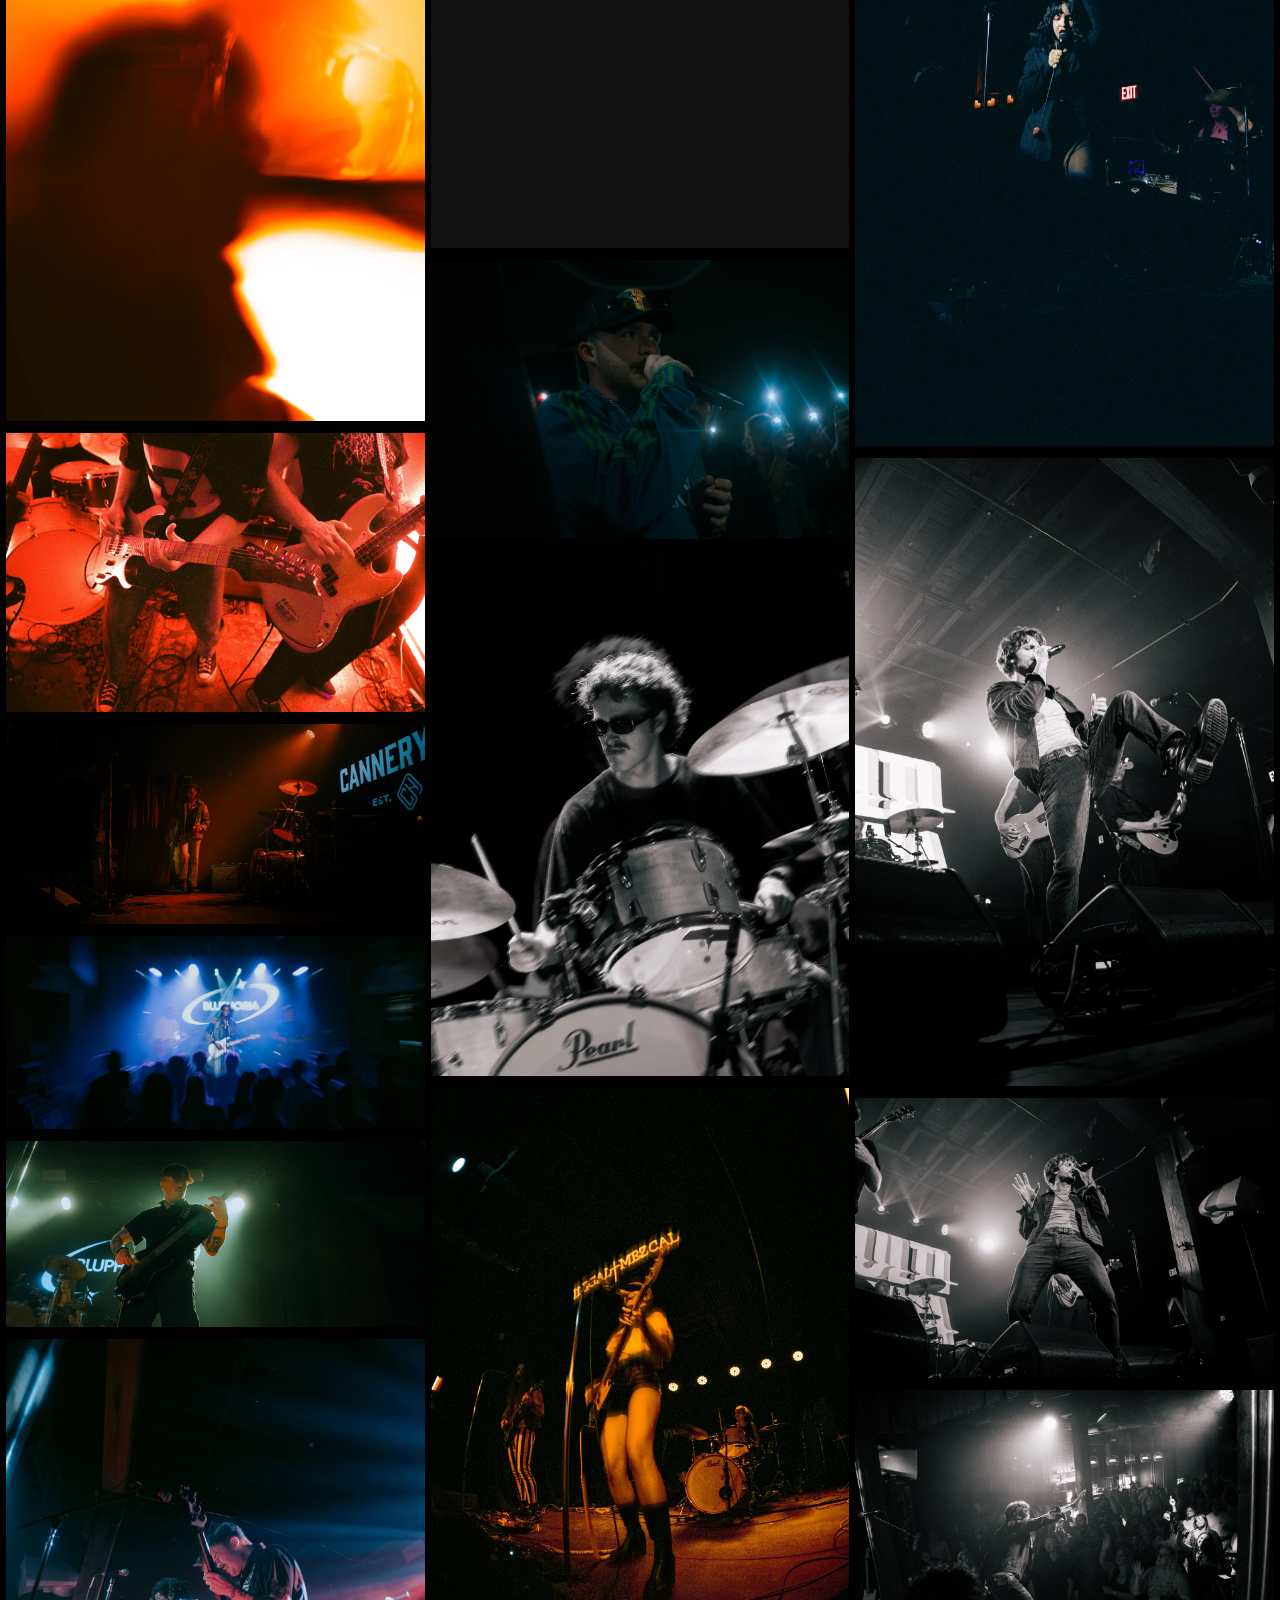
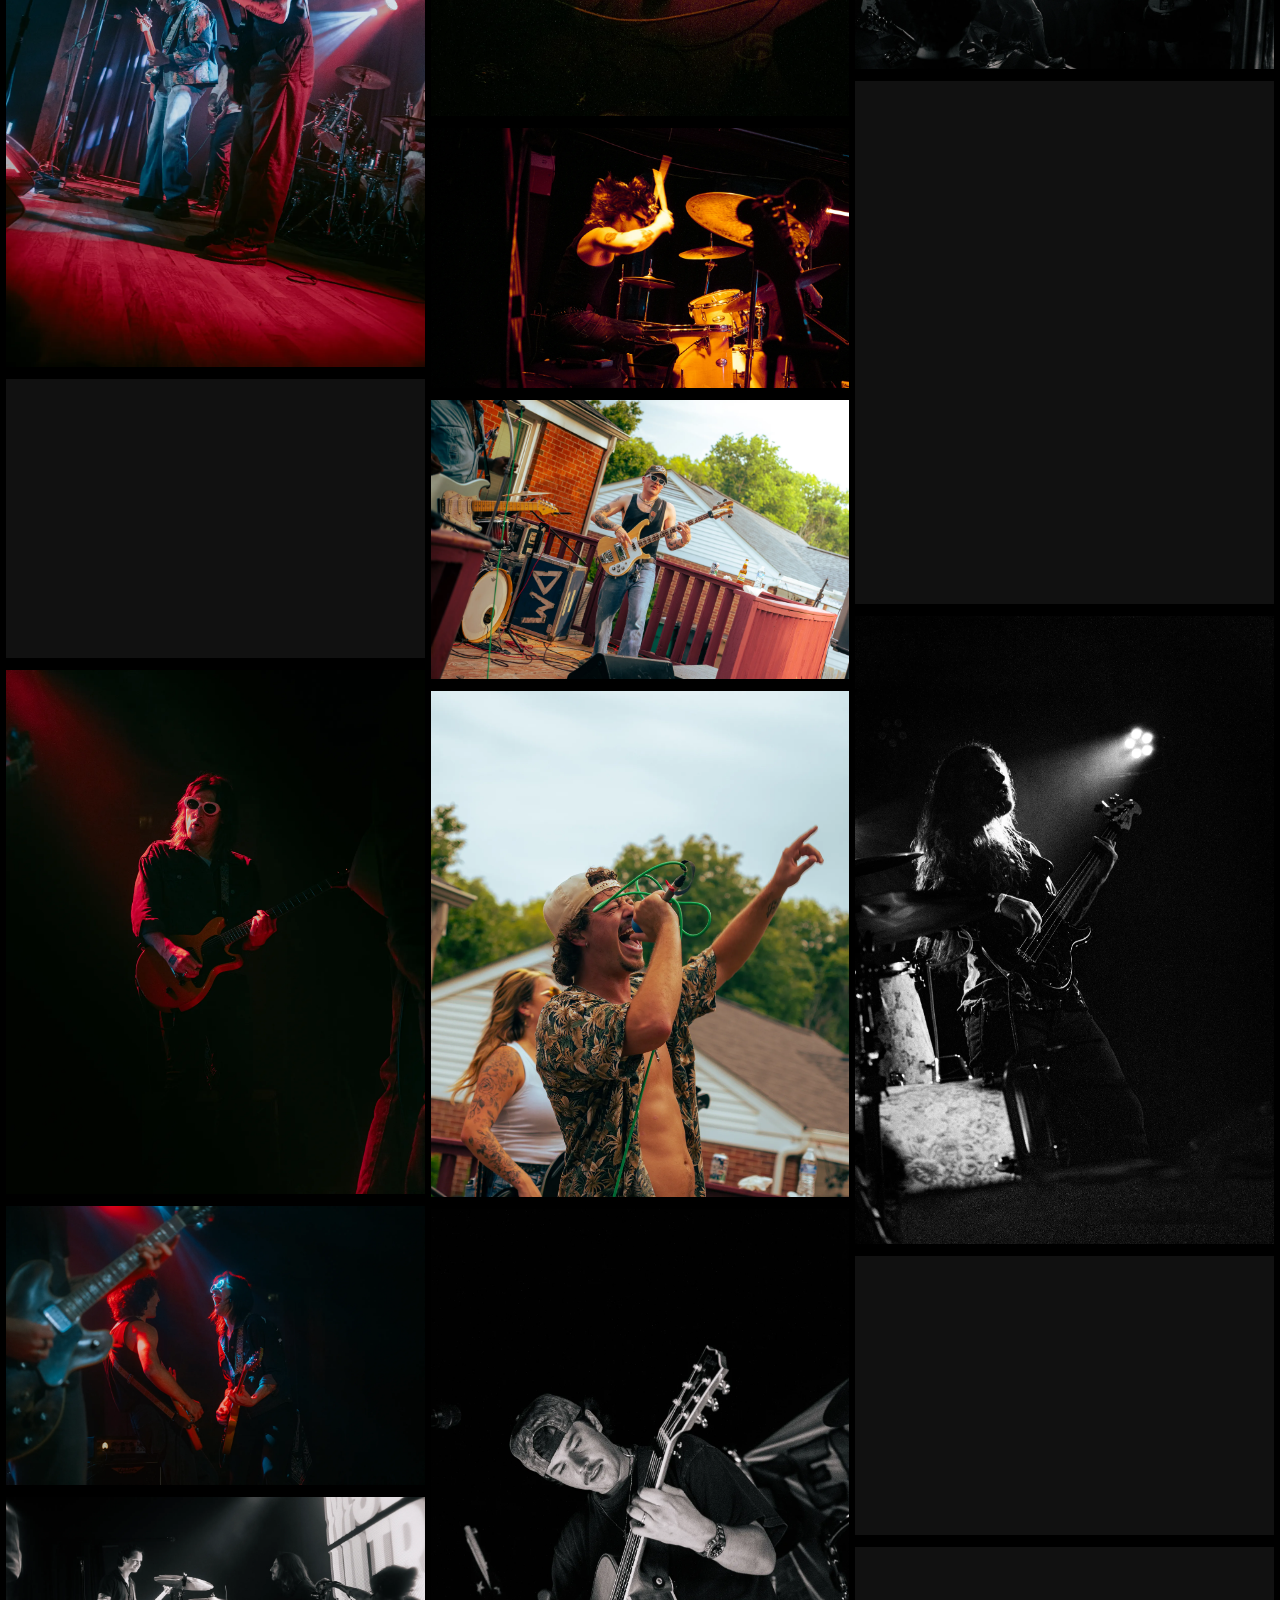
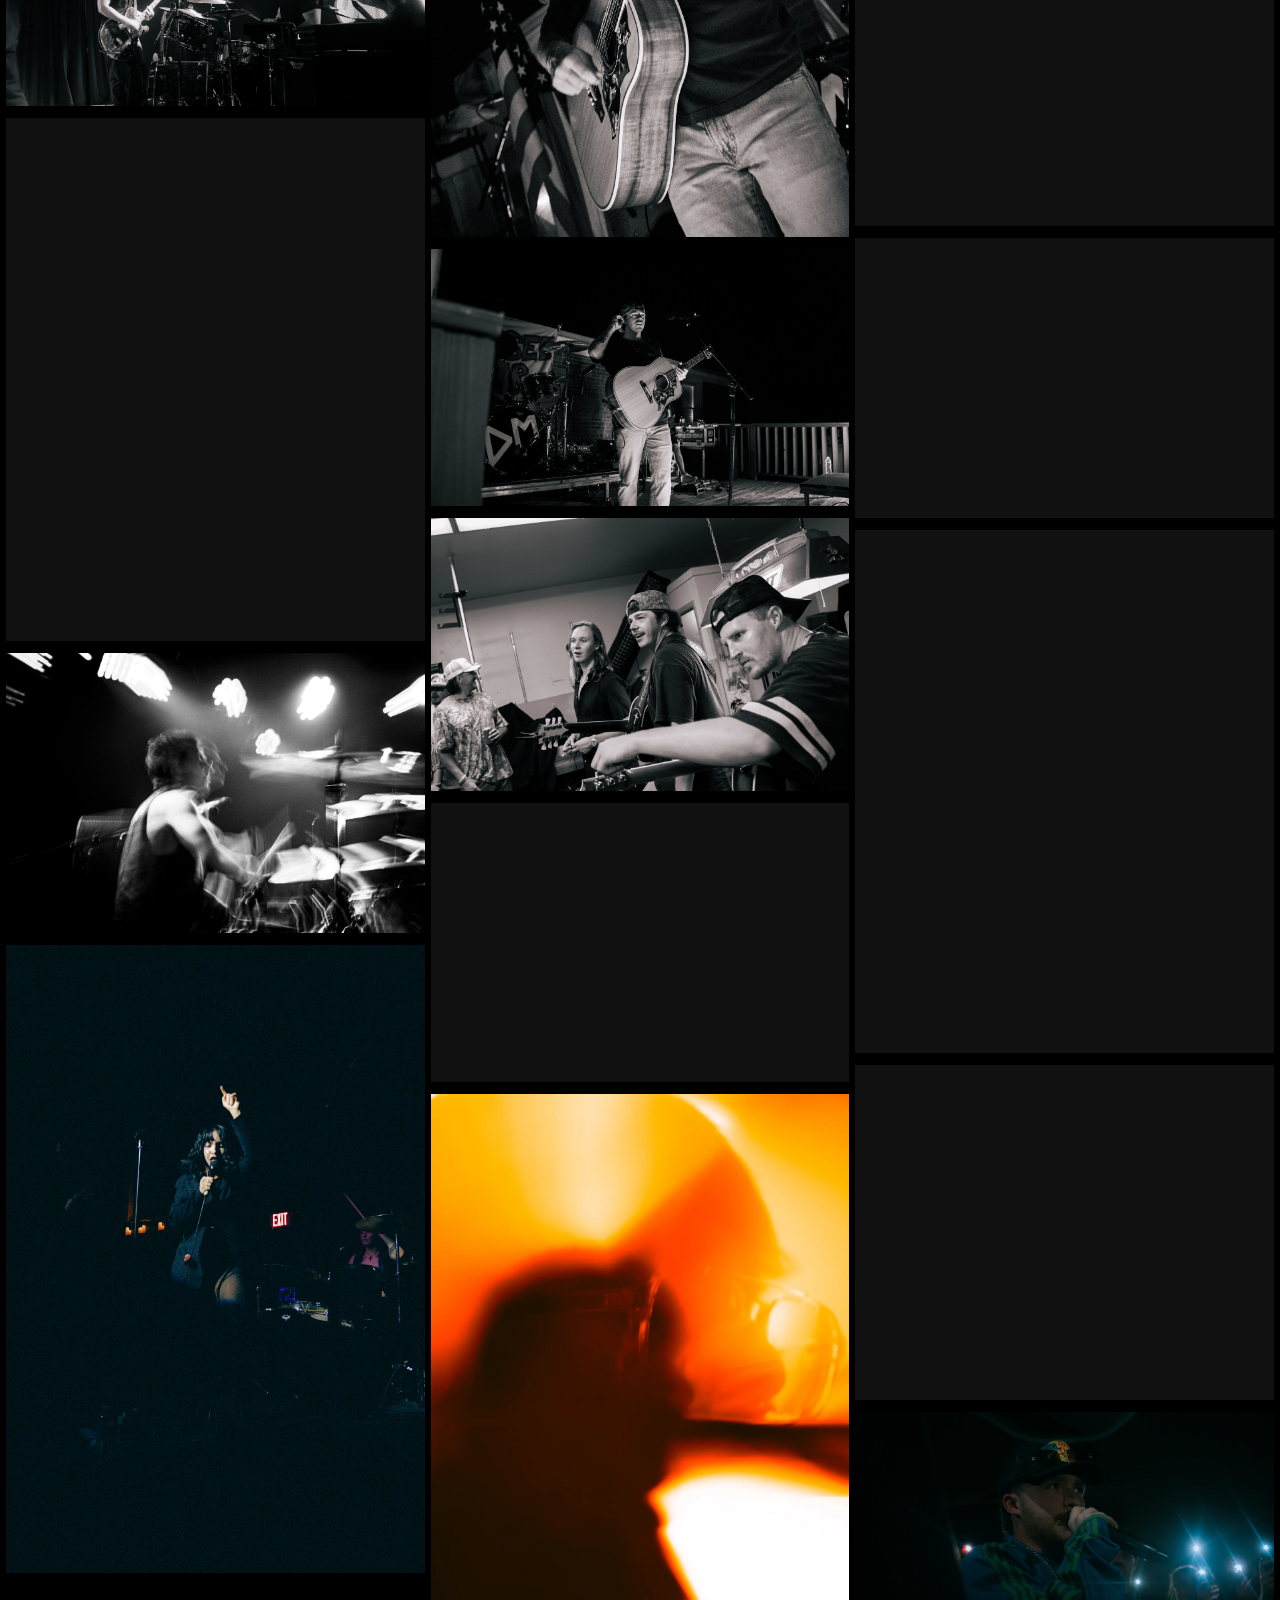
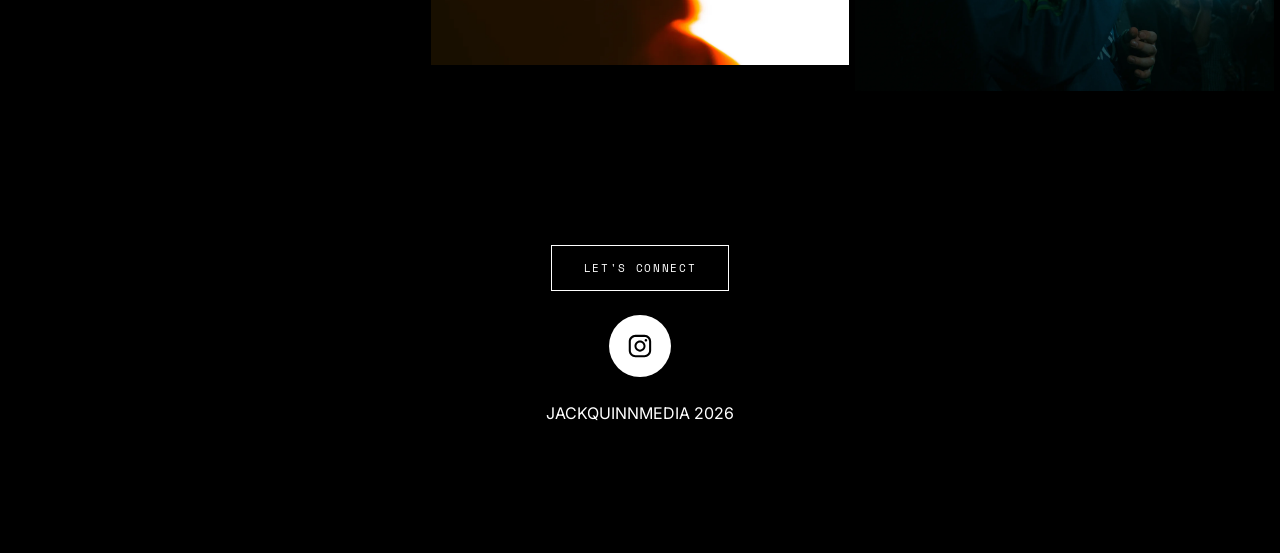
==== commit 2f90ea31: "image changes" ====
--- a/index.html
+++ b/index.html
@@ -4,7 +4,7 @@
   <meta charset="UTF-8">
   <meta name="viewport" content="width=device-width, initial-scale=1.0">
   <title>JackQuinnMedia</title>
-  <meta name="description" content="JackQuinnMedia — Concert and live music photography. Every great shot starts with a conversation.">
+  <meta name="description" content="Concert and live music photography.">
   <link rel="preconnect" href="https://fonts.googleapis.com">
   <link rel="preconnect" href="https://fonts.gstatic.com" crossorigin>
   <link href="https://fonts.googleapis.com/css2?family=Inter:wght@300;400;500;600&family=Space+Mono:wght@400;700&display=swap" rel="stylesheet">
@@ -44,11 +44,14 @@
       <div class="gallery-grid" id="gallery-grid"></div>
     </section>
 
+    
+
     <section class="cta" id="contact">
   
       
       <a href="contact.html" class="btn-outline">Let's Connect</a>
       <a href="https://www.instagram.com/jackquinnmedia/" class="instagram-link"><img src="icons/instagram.svg" alt="Instagram" width="30" height="30"></a>
+      <p>JACKQUINNMEDIA 2026</p>
     </section>
 
    
--- a/css/styles.css
+++ b/css/styles.css
@@ -160,34 +160,59 @@
   }
 
 
-/* Gallery */
+/* Gallery Container */
 .gallery {
-  padding: var(--gap);
-}
-
+  padding: var(--gap, 1rem);
+}
+
+/* Responsive Masonry Grid */
 .gallery-grid {
-  column-count: 3;
-  column-gap: var(--gap);
-}
-
+  column-count: 1;
+  column-gap: var(--gap, 1rem);
+}
+
+@media (min-width: 600px) {
+  .gallery-grid {
+    column-count: 2;
+  }
+}
+
+@media (min-width: 900px) {
+  .gallery-grid {
+    column-count: 3;
+  }
+}
+
+/* Gallery Item Card */
 .gallery-item {
   position: relative;
+  display: inline-block; /* Prevents Chrome/Safari column breaking bugs */
+  width: 100%;
+  margin-bottom: var(--gap, 1rem);
+  background: #111;
   overflow: hidden;
   cursor: pointer;
-  background: #111;
   break-inside: avoid;
-  margin-bottom: var(--gap);
-}
-
+}
+
+/* Focus indicator for keyboard users */
+.gallery-item:focus-visible {
+  outline: 2px solid #fff;
+  outline-offset: 2px;
+}
+
+/* Image Transitions */
 .gallery-item img {
+  
   width: 100%;
   height: auto;
   display: block;
-  transition: transform 0.4s ease, opacity var(--transition);
-}
-
-.gallery-item:hover img {
-  transform: scale(1.02);
+  transition: transform 0.4s ease, opacity var(--transition, 0.3s ease);
+}
+
+.gallery-item:hover img,
+.gallery-item:focus-visible img {
+  transform: scale(1.05);
   opacity: 0.85;
 }
 
